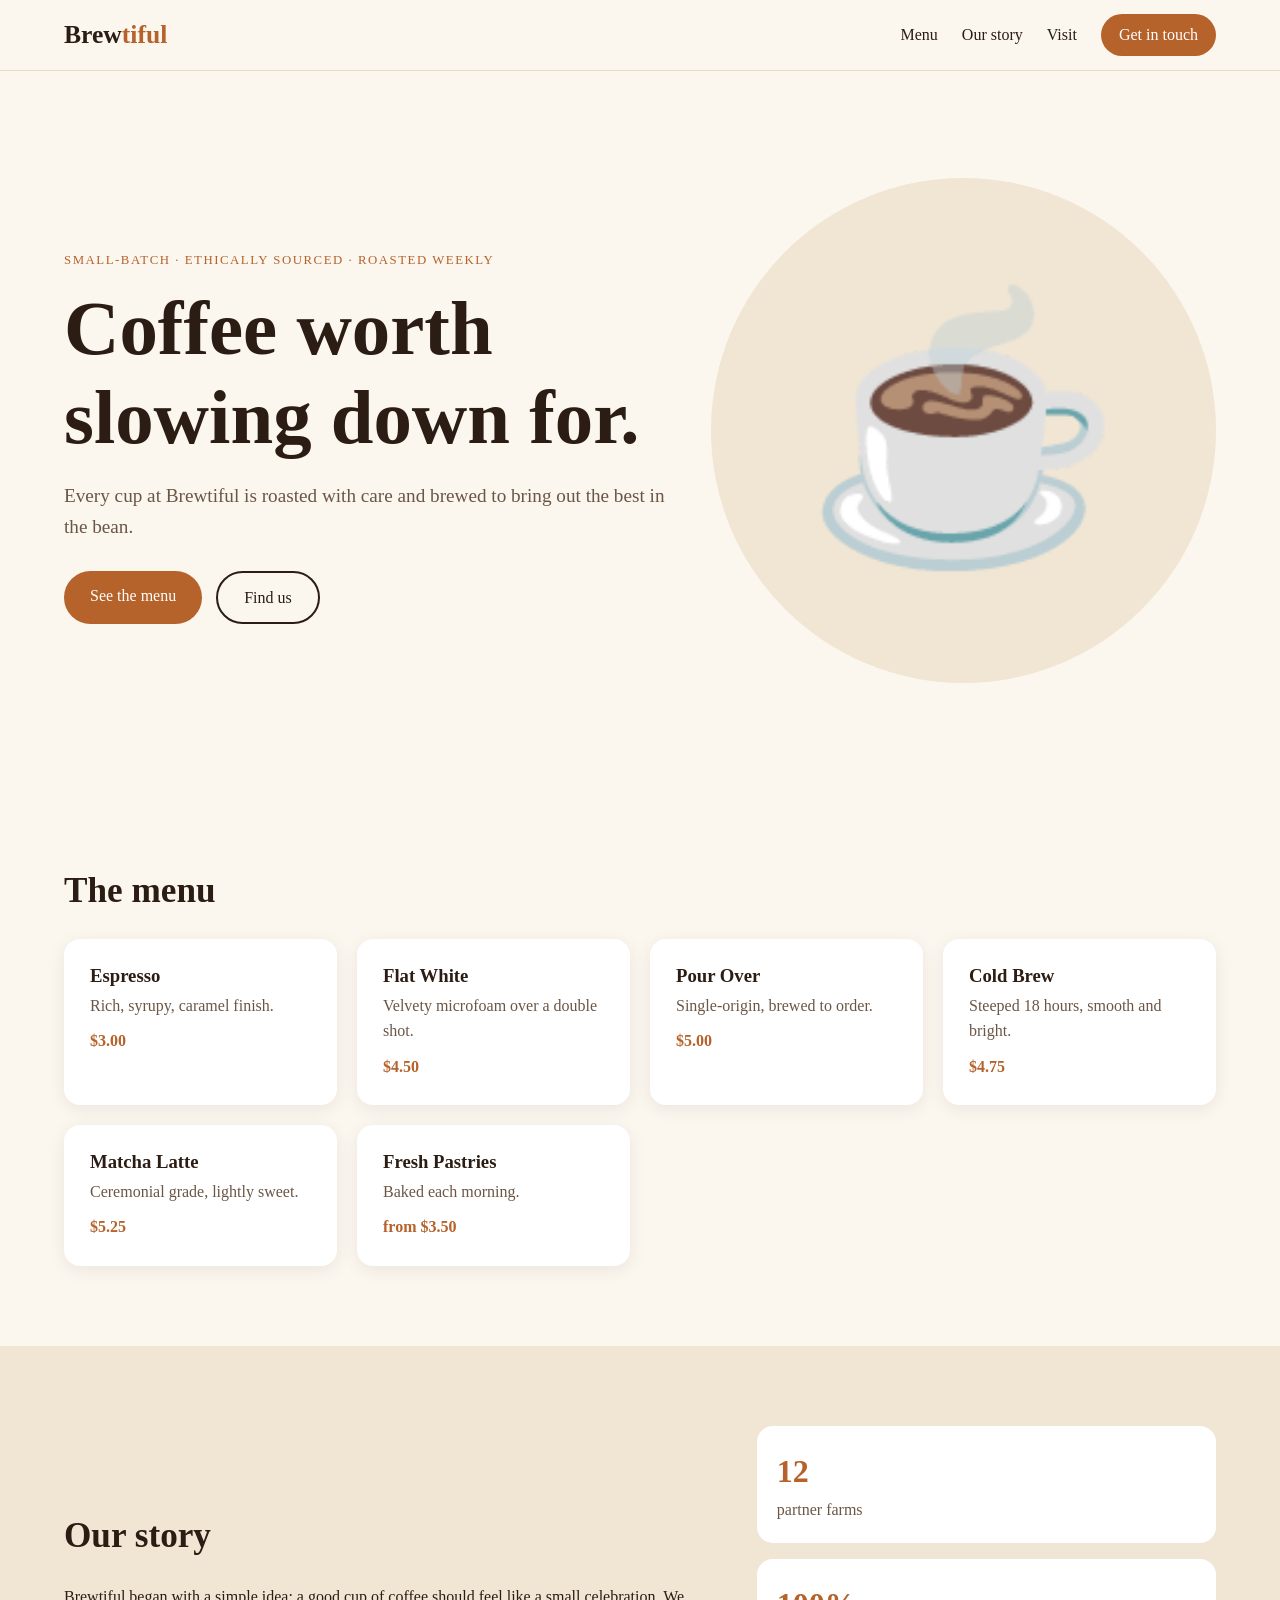
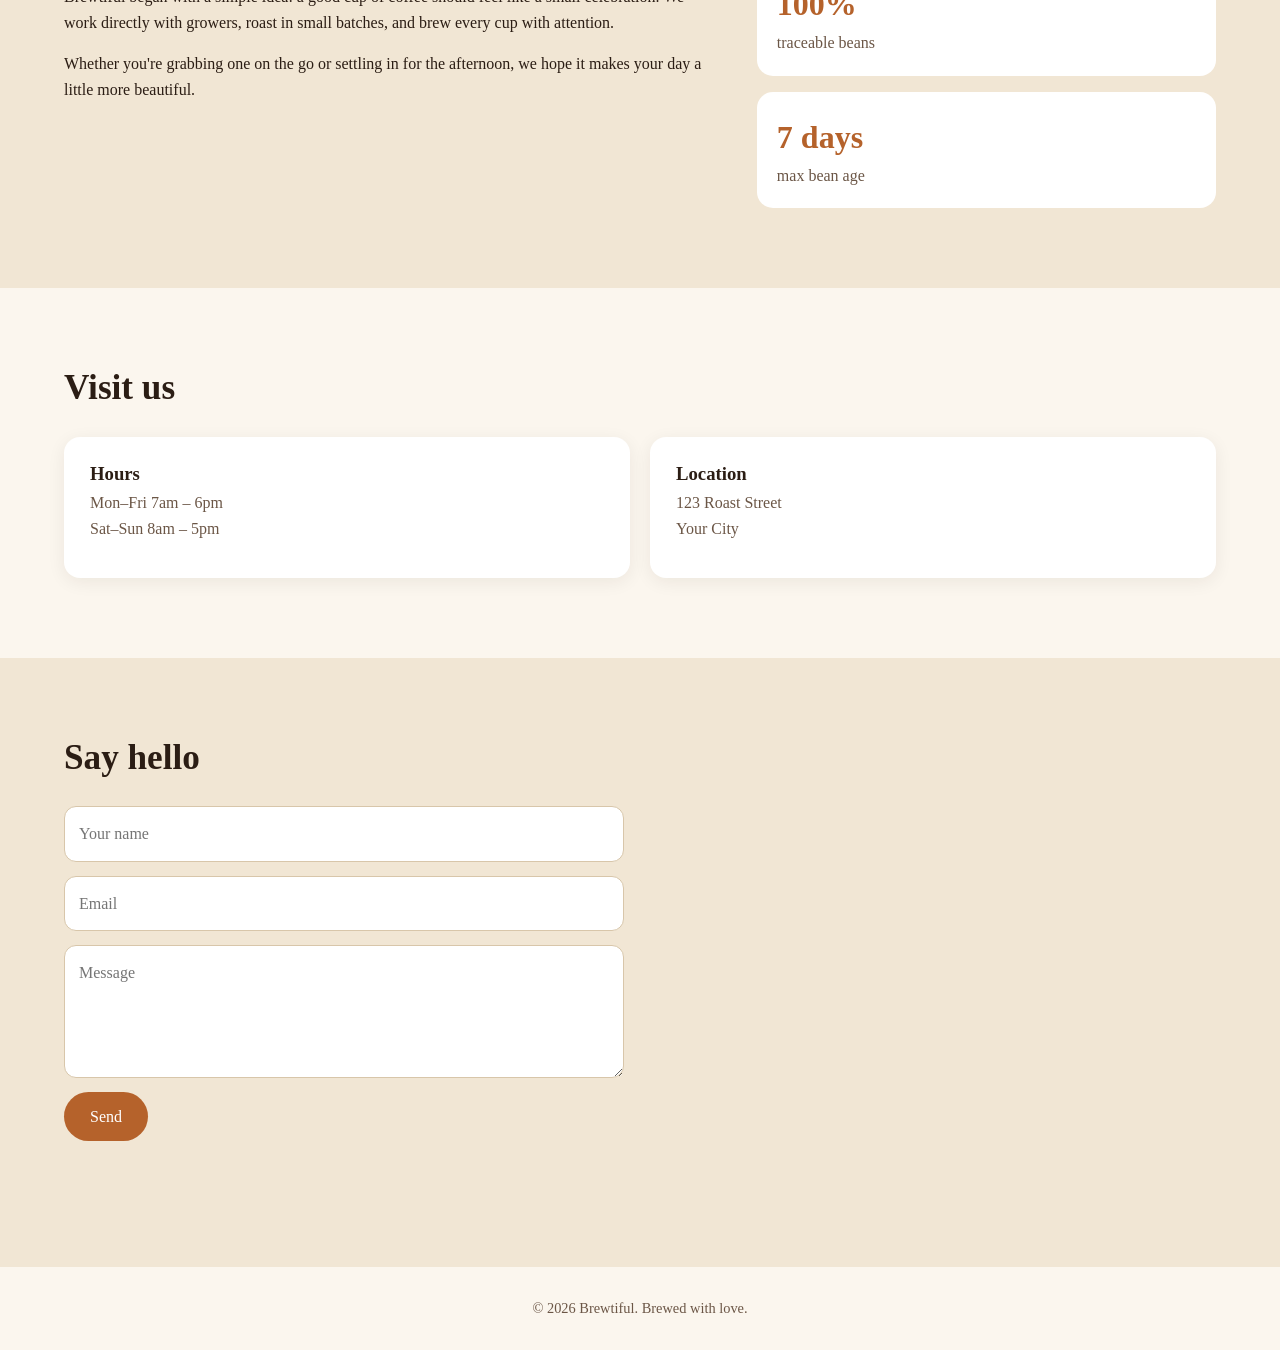
==== index.html @ f7b33163 "Add new Brewtiful website Co-Authored-By: Claude Sonnet 5.5 <noreply@anthropic.com> Claude-Session: " ====
<!doctype html>
<html lang="en">
<head>
<meta charset="utf-8">
<meta name="viewport" content="width=device-width, initial-scale=1">
<title>Brewtiful — Coffee worth slowing down for</title>
<meta name="description" content="Brewtiful: small-batch roasted coffee, brewed beautifully.">
<link rel="stylesheet" href="styles.css">
</head>
<body>
<header class="nav">
  <a class="logo" href="#top">Brew<span>tiful</span></a>
  <button class="menu-btn" aria-label="Toggle menu" aria-expanded="false">☰</button>
  <nav id="menu">
    <a href="#menu-section">Menu</a>
    <a href="#story">Our story</a>
    <a href="#visit">Visit</a>
    <a class="btn small" href="#contact">Get in touch</a>
  </nav>
</header>

<main id="top">
  <section class="hero">
    <div class="hero-text">
      <p class="eyebrow">Small-batch · Ethically sourced · Roasted weekly</p>
      <h1>Coffee worth<br>slowing down for.</h1>
      <p class="lead">Every cup at Brewtiful is roasted with care and brewed to bring out the best in the bean.</p>
      <div class="cta">
        <a class="btn" href="#menu-section">See the menu</a>
        <a class="btn ghost" href="#visit">Find us</a>
      </div>
    </div>
    <div class="hero-art" aria-hidden="true">☕</div>
  </section>

  <section id="menu-section" class="section">
    <h2>The menu</h2>
    <div class="cards">
      <article class="card"><h3>Espresso</h3><p>Rich, syrupy, caramel finish.</p><span class="price">$3.00</span></article>
      <article class="card"><h3>Flat White</h3><p>Velvety microfoam over a double shot.</p><span class="price">$4.50</span></article>
      <article class="card"><h3>Pour Over</h3><p>Single-origin, brewed to order.</p><span class="price">$5.00</span></article>
      <article class="card"><h3>Cold Brew</h3><p>Steeped 18 hours, smooth and bright.</p><span class="price">$4.75</span></article>
      <article class="card"><h3>Matcha Latte</h3><p>Ceremonial grade, lightly sweet.</p><span class="price">$5.25</span></article>
      <article class="card"><h3>Fresh Pastries</h3><p>Baked each morning.</p><span class="price">from $3.50</span></article>
    </div>
  </section>

  <section id="story" class="section alt">
    <div class="split">
      <div>
        <h2>Our story</h2>
        <p>Brewtiful began with a simple idea: a good cup of coffee should feel like a small celebration. We work directly with growers, roast in small batches, and brew every cup with attention.</p>
        <p>Whether you're grabbing one on the go or settling in for the afternoon, we hope it makes your day a little more beautiful.</p>
      </div>
      <ul class="stats">
        <li><strong>12</strong> partner farms</li>
        <li><strong>100%</strong> traceable beans</li>
        <li><strong>7 days</strong> max bean age</li>
      </ul>
    </div>
  </section>

  <section id="visit" class="section">
    <h2>Visit us</h2>
    <div class="cards two">
      <div class="card"><h3>Hours</h3><p>Mon–Fri 7am – 6pm<br>Sat–Sun 8am – 5pm</p></div>
      <div class="card"><h3>Location</h3><p>123 Roast Street<br>Your City</p></div>
    </div>
  </section>

  <section id="contact" class="section alt">
    <h2>Say hello</h2>
    <form id="contact-form" class="form">
      <input name="name" placeholder="Your name" required>
      <input name="email" type="email" placeholder="Email" required>
      <textarea name="message" rows="4" placeholder="Message" required></textarea>
      <button class="btn" type="submit">Send</button>
      <p id="form-note" role="status"></p>
    </form>
  </section>
</main>

<footer>© <span id="year"></span> Brewtiful. Brewed with love.</footer>
<script src="script.js"></script>
</body>
</html>
---- styles.css ----
:root{--bg:#fbf6ee;--alt:#f1e6d4;--ink:#2b1d14;--muted:#6b5646;--accent:#b5622b;--accent-d:#8f4a1d;--card:#fff}
*{box-sizing:border-box}
html{scroll-behavior:smooth}
body{margin:0;font-family:Georgia,'Times New Roman',serif;background:var(--bg);color:var(--ink);line-height:1.6}
h1,h2,h3,.logo{font-family:'Playfair Display',Georgia,serif;line-height:1.15}
a{color:inherit;text-decoration:none}
.nav{position:sticky;top:0;z-index:10;display:flex;justify-content:space-between;align-items:center;padding:14px 5vw;background:rgba(251,246,238,.92);backdrop-filter:blur(8px);border-bottom:1px solid #e8dac4}
.logo{font-size:1.6rem;font-weight:700}.logo span{color:var(--accent)}
nav{display:flex;gap:24px;align-items:center}
nav a:hover{color:var(--accent)}
.menu-btn{display:none;background:none;border:0;font-size:1.6rem;cursor:pointer}
.btn{display:inline-block;background:var(--accent);color:#fff;padding:12px 26px;border-radius:999px;border:0;font:inherit;cursor:pointer;transition:background .2s}
.btn:hover{background:var(--accent-d)}
.btn.small{padding:8px 18px}
.btn.ghost{background:transparent;color:var(--ink);border:2px solid var(--ink)}
.btn.ghost:hover{background:var(--ink);color:#fff}
.hero{display:grid;grid-template-columns:1.2fr 1fr;gap:40px;align-items:center;padding:90px 5vw;min-height:80vh}
.eyebrow{text-transform:uppercase;letter-spacing:.12em;font-size:.8rem;color:var(--accent)}
h1{font-size:clamp(2.6rem,6vw,4.8rem);margin:.2em 0}
.lead{font-size:1.2rem;color:var(--muted);max-width:34em}
.cta{display:flex;gap:14px;flex-wrap:wrap;margin-top:28px}
.hero-art{font-size:clamp(8rem,20vw,16rem);text-align:center;background:var(--alt);border-radius:50%;aspect-ratio:1;display:grid;place-items:center}
.section{padding:80px 5vw}
.section.alt{background:var(--alt)}
.section h2{font-size:2.2rem;margin:0 0 28px}
.cards{display:grid;grid-template-columns:repeat(auto-fit,minmax(240px,1fr));gap:20px}
.cards.two{grid-template-columns:repeat(auto-fit,minmax(280px,1fr))}
.card{background:var(--card);padding:26px;border-radius:16px;box-shadow:0 4px 18px rgba(43,29,20,.07);transition:transform .2s}
.card:hover{transform:translateY(-4px)}
.card h3{margin:0 0 6px}.card p{margin:0 0 10px;color:var(--muted)}
.price{font-weight:700;color:var(--accent)}
.split{display:grid;grid-template-columns:1.4fr 1fr;gap:50px;align-items:center}
.stats{list-style:none;margin:0;padding:0;display:grid;gap:16px}
.stats li{background:var(--card);padding:20px;border-radius:16px;color:var(--muted)}
.stats strong{display:block;font-size:2rem;color:var(--accent);font-family:Georgia,serif}
.form{display:grid;gap:14px;max-width:560px}
.form input,.form textarea{padding:14px;border:1px solid #d8c6aa;border-radius:12px;font:inherit;background:#fff}
.form .btn{justify-self:start}
footer{text-align:center;padding:30px;color:var(--muted);font-size:.9rem}
@media(max-width:760px){
  .menu-btn{display:block}
  nav{display:none;position:absolute;top:100%;left:0;right:0;flex-direction:column;background:var(--bg);padding:20px;border-bottom:1px solid #e8dac4}
  nav.open{display:flex}
  .hero,.split{grid-template-columns:1fr}
  .hero{padding-top:50px}.hero-art{max-width:300px;margin:auto}
}
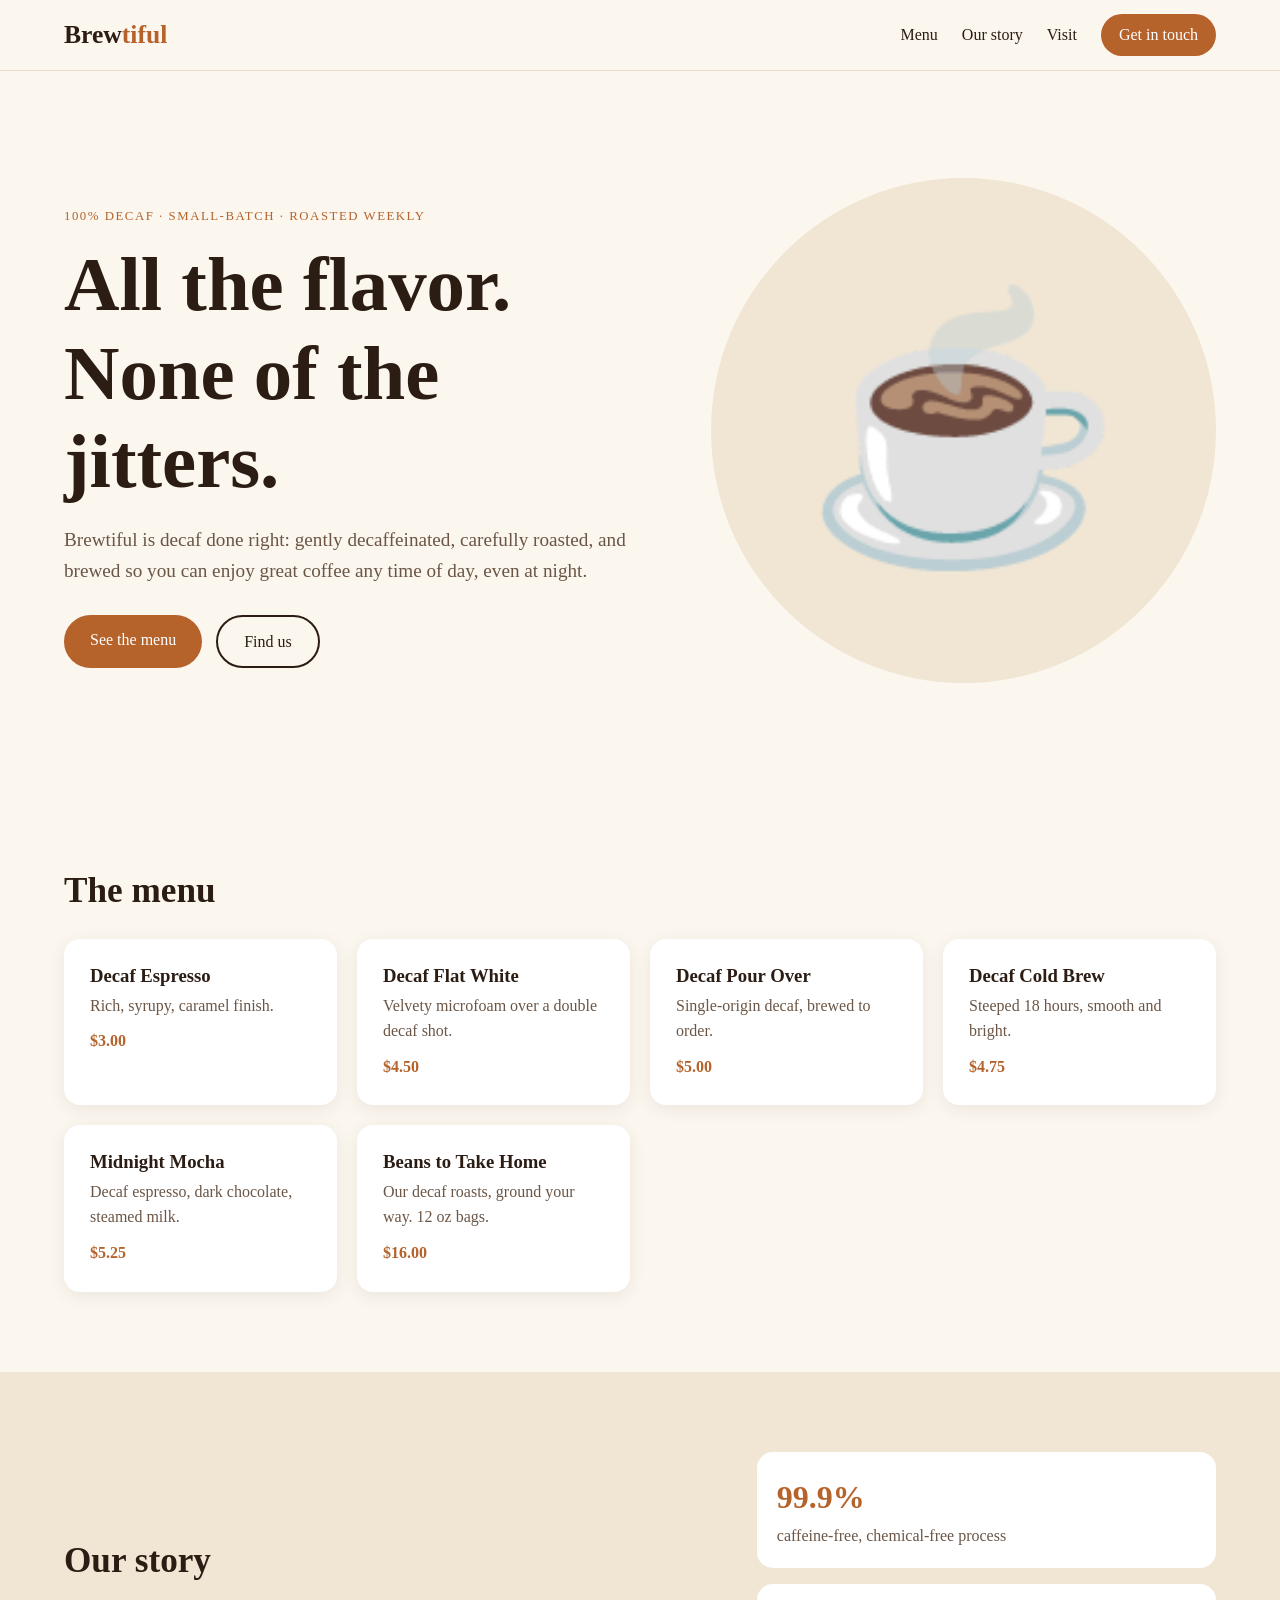
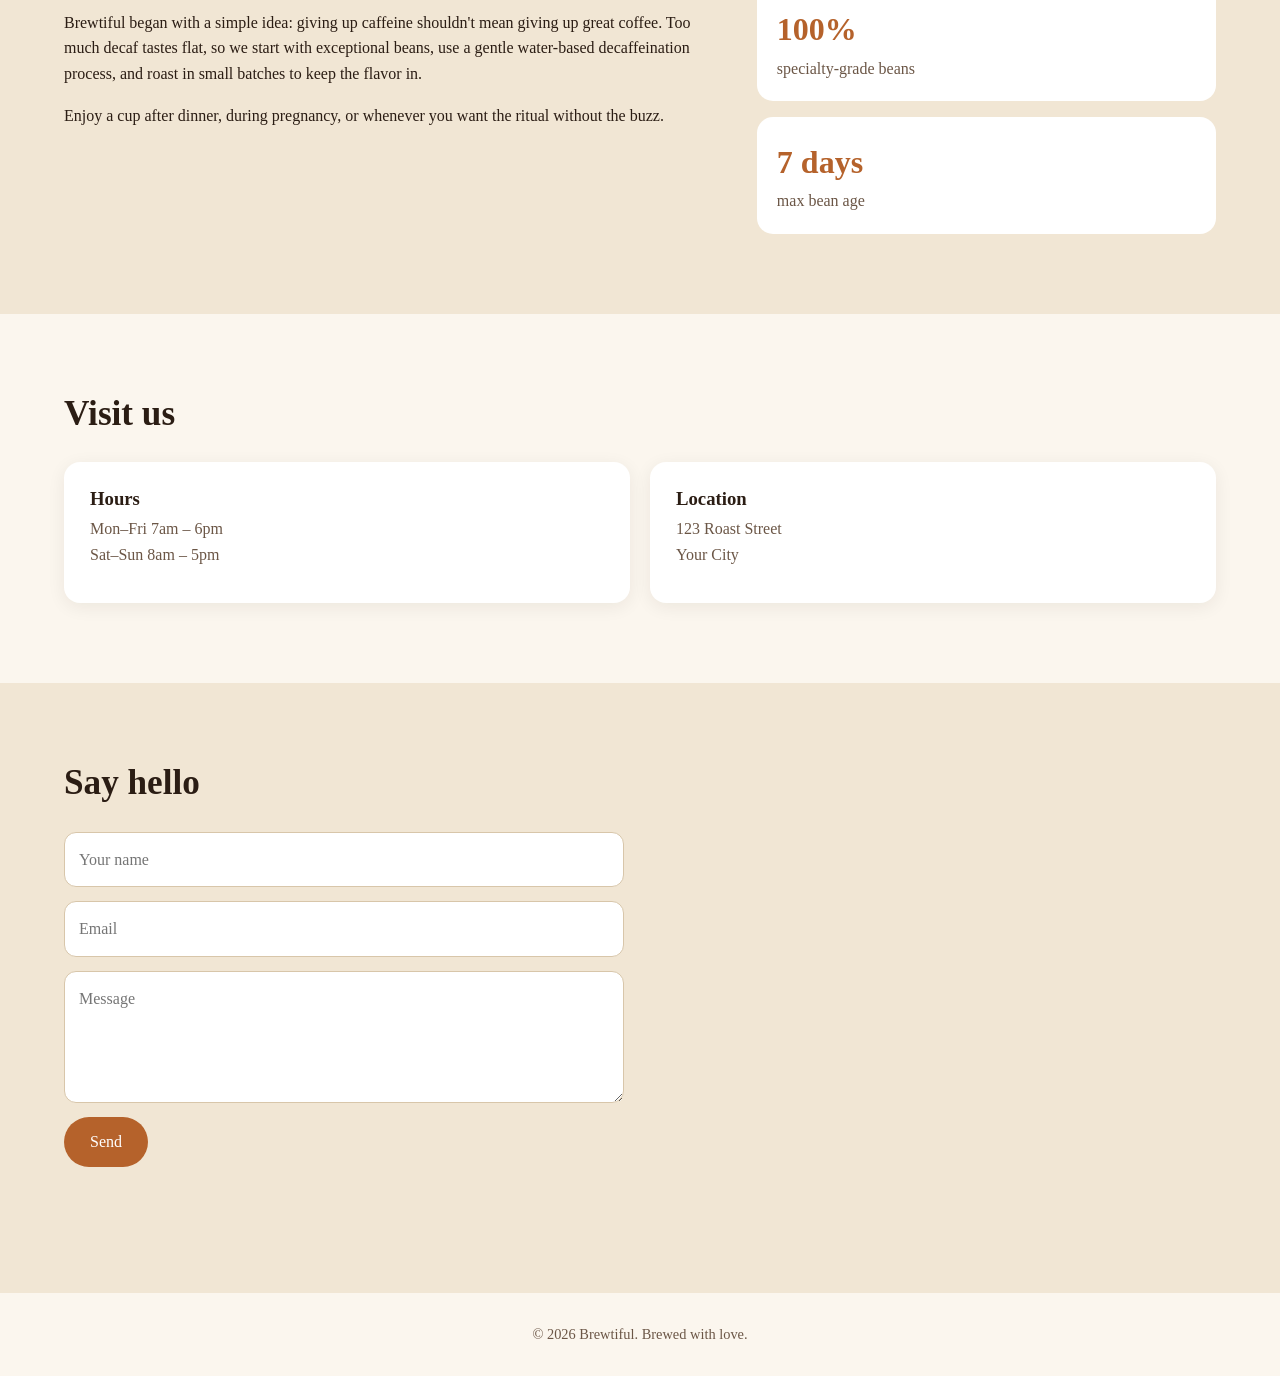
==== commit 81f0ea10: "Reframe site around decaf coffee Co-Authored-By: Claude Sonnet 5.5 <noreply@anthropic.com> Claude-Se" ====
--- a/index.html
+++ b/index.html
@@ -3,8 +3,8 @@
 <head>
 <meta charset="utf-8">
 <meta name="viewport" content="width=device-width, initial-scale=1">
-<title>Brewtiful — Coffee worth slowing down for</title>
-<meta name="description" content="Brewtiful: small-batch roasted coffee, brewed beautifully.">
+<title>Brewtiful — Decaf coffee that doesn't compromise</title>
+<meta name="description" content="Brewtiful: premium decaf coffee. All the flavor, none of the jitters.">
 <link rel="stylesheet" href="styles.css">
 </head>
 <body>
@@ -22,9 +22,9 @@
 <main id="top">
   <section class="hero">
     <div class="hero-text">
-      <p class="eyebrow">Small-batch · Ethically sourced · Roasted weekly</p>
-      <h1>Coffee worth<br>slowing down for.</h1>
-      <p class="lead">Every cup at Brewtiful is roasted with care and brewed to bring out the best in the bean.</p>
+      <p class="eyebrow">100% Decaf · Small-batch · Roasted weekly</p>
+      <h1>All the flavor.<br>None of the jitters.</h1>
+      <p class="lead">Brewtiful is decaf done right: gently decaffeinated, carefully roasted, and brewed so you can enjoy great coffee any time of day, even at night.</p>
       <div class="cta">
         <a class="btn" href="#menu-section">See the menu</a>
         <a class="btn ghost" href="#visit">Find us</a>
@@ -36,12 +36,12 @@
   <section id="menu-section" class="section">
     <h2>The menu</h2>
     <div class="cards">
-      <article class="card"><h3>Espresso</h3><p>Rich, syrupy, caramel finish.</p><span class="price">$3.00</span></article>
-      <article class="card"><h3>Flat White</h3><p>Velvety microfoam over a double shot.</p><span class="price">$4.50</span></article>
-      <article class="card"><h3>Pour Over</h3><p>Single-origin, brewed to order.</p><span class="price">$5.00</span></article>
-      <article class="card"><h3>Cold Brew</h3><p>Steeped 18 hours, smooth and bright.</p><span class="price">$4.75</span></article>
-      <article class="card"><h3>Matcha Latte</h3><p>Ceremonial grade, lightly sweet.</p><span class="price">$5.25</span></article>
-      <article class="card"><h3>Fresh Pastries</h3><p>Baked each morning.</p><span class="price">from $3.50</span></article>
+      <article class="card"><h3>Decaf Espresso</h3><p>Rich, syrupy, caramel finish.</p><span class="price">$3.00</span></article>
+      <article class="card"><h3>Decaf Flat White</h3><p>Velvety microfoam over a double decaf shot.</p><span class="price">$4.50</span></article>
+      <article class="card"><h3>Decaf Pour Over</h3><p>Single-origin decaf, brewed to order.</p><span class="price">$5.00</span></article>
+      <article class="card"><h3>Decaf Cold Brew</h3><p>Steeped 18 hours, smooth and bright.</p><span class="price">$4.75</span></article>
+      <article class="card"><h3>Midnight Mocha</h3><p>Decaf espresso, dark chocolate, steamed milk.</p><span class="price">$5.25</span></article>
+      <article class="card"><h3>Beans to Take Home</h3><p>Our decaf roasts, ground your way. 12 oz bags.</p><span class="price">$16.00</span></article>
     </div>
   </section>
 
@@ -49,12 +49,12 @@
     <div class="split">
       <div>
         <h2>Our story</h2>
-        <p>Brewtiful began with a simple idea: a good cup of coffee should feel like a small celebration. We work directly with growers, roast in small batches, and brew every cup with attention.</p>
-        <p>Whether you're grabbing one on the go or settling in for the afternoon, we hope it makes your day a little more beautiful.</p>
+        <p>Brewtiful began with a simple idea: giving up caffeine shouldn't mean giving up great coffee. Too much decaf tastes flat, so we start with exceptional beans, use a gentle water-based decaffeination process, and roast in small batches to keep the flavor in.</p>
+        <p>Enjoy a cup after dinner, during pregnancy, or whenever you want the ritual without the buzz.</p>
       </div>
       <ul class="stats">
-        <li><strong>12</strong> partner farms</li>
-        <li><strong>100%</strong> traceable beans</li>
+        <li><strong>99.9%</strong> caffeine-free, chemical-free process</li>
+        <li><strong>100%</strong> specialty-grade beans</li>
         <li><strong>7 days</strong> max bean age</li>
       </ul>
     </div>
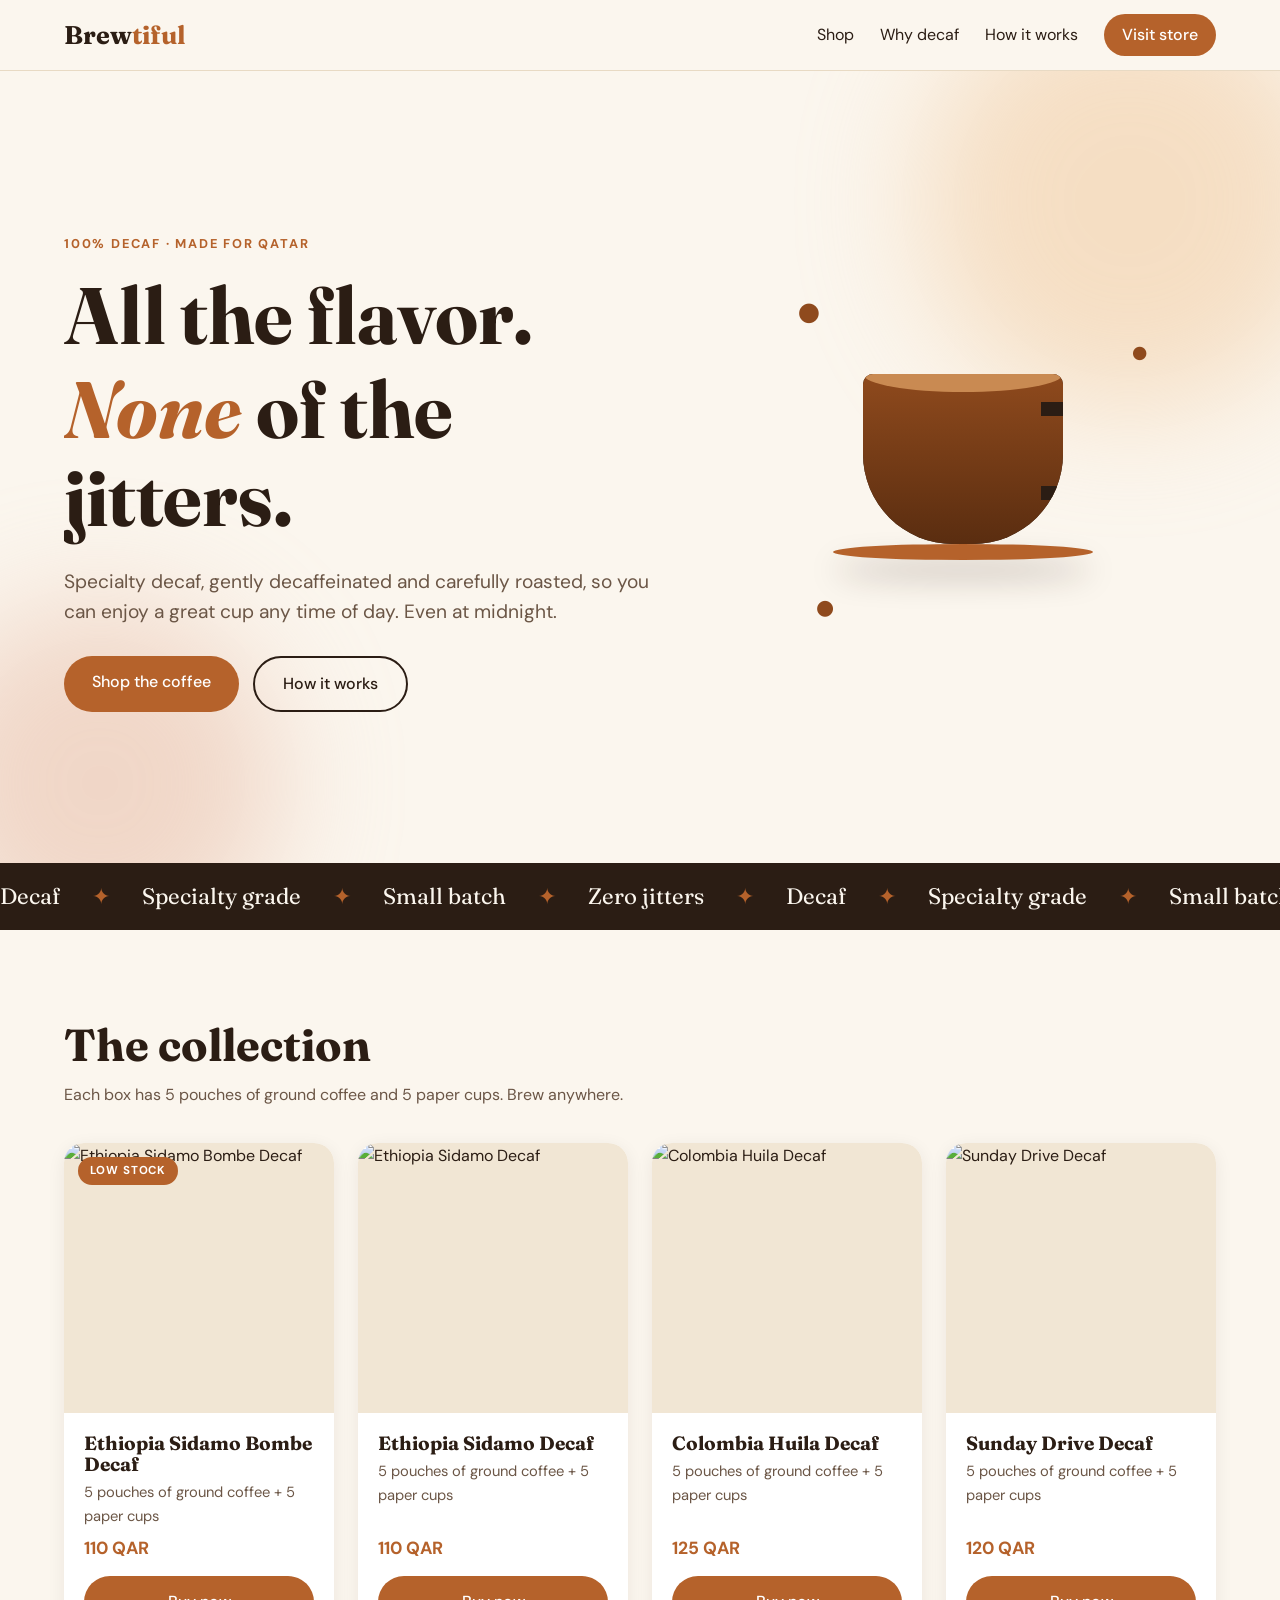
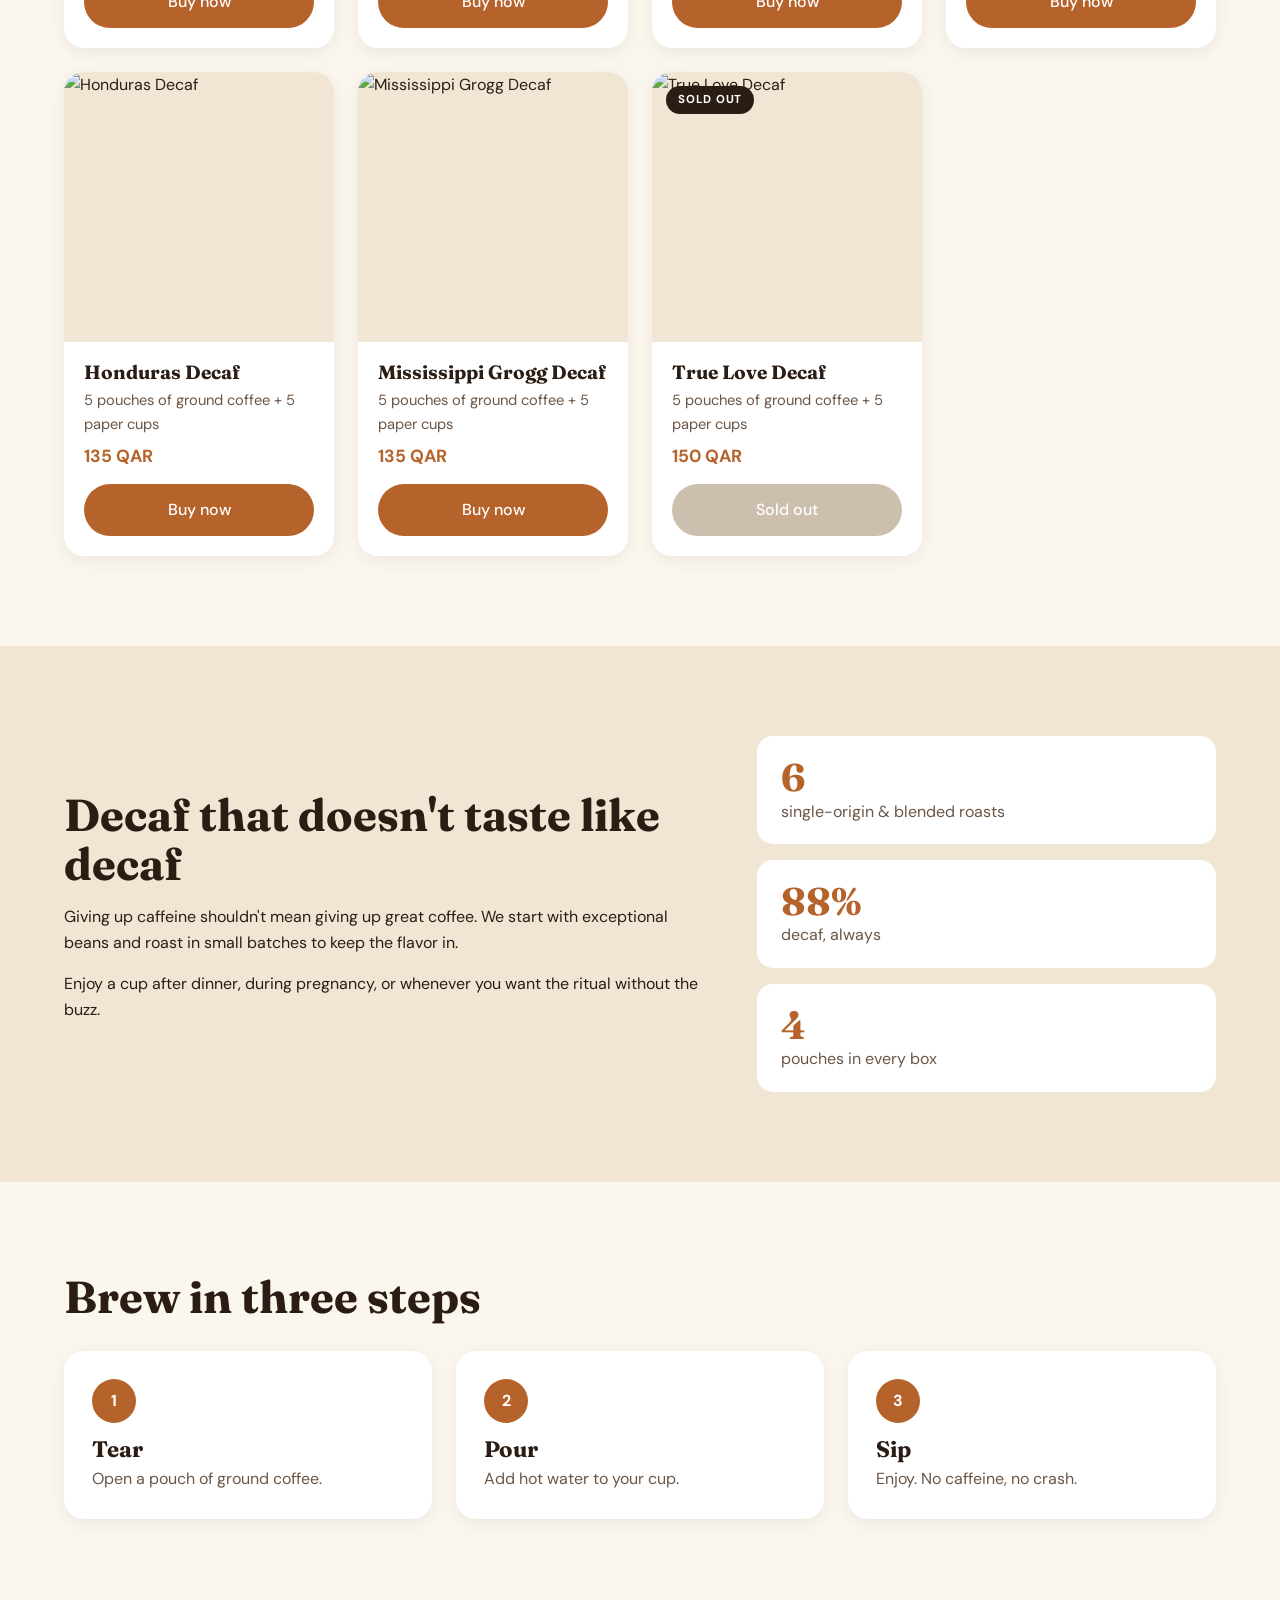
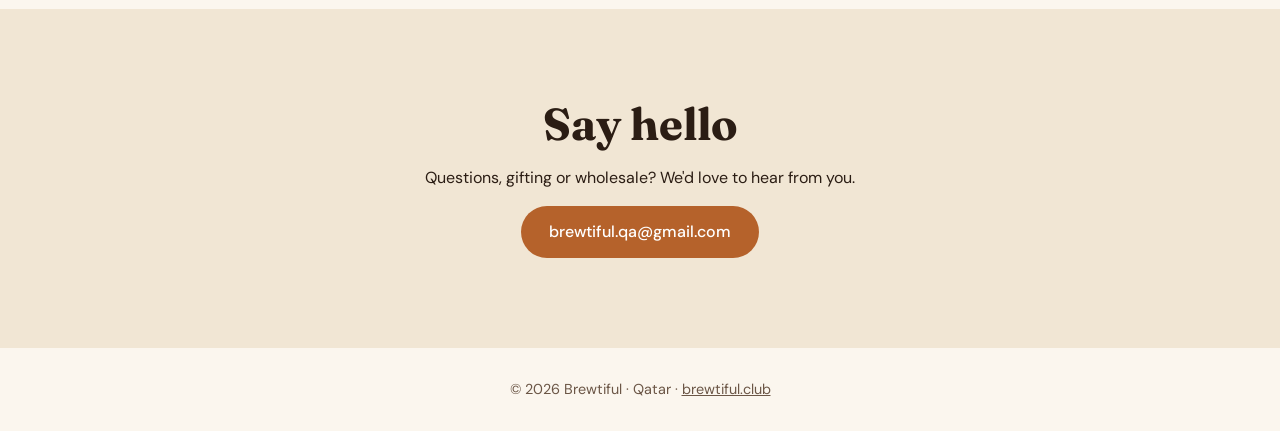
==== commit 6f814fb6: "Rebuild site with Shopify products and motion Co-Authored-By: Claude Sonnet 5.5 <noreply@anthropic.c" ====
--- a/index.html
+++ b/index.html
@@ -3,84 +3,96 @@
 <head>
 <meta charset="utf-8">
 <meta name="viewport" content="width=device-width, initial-scale=1">
-<title>Brewtiful — Decaf coffee that doesn't compromise</title>
-<meta name="description" content="Brewtiful: premium decaf coffee. All the flavor, none of the jitters.">
+<title>Brewtiful — Decaf coffee, beautifully brewed</title>
+<meta name="description" content="Brewtiful: specialty decaf coffee in Qatar. All the flavor, none of the jitters.">
+<link rel="preconnect" href="https://fonts.googleapis.com">
+<link rel="preconnect" href="https://fonts.gstatic.com" crossorigin>
+<link href="https://fonts.googleapis.com/css2?family=DM+Sans:wght@400;500;700&family=Fraunces:ital,opsz,wght@0,9..144,500;0,9..144,700;1,9..144,500&display=swap" rel="stylesheet">
 <link rel="stylesheet" href="styles.css">
 </head>
 <body>
+<div class="progress" aria-hidden="true"></div>
 <header class="nav">
   <a class="logo" href="#top">Brew<span>tiful</span></a>
-  <button class="menu-btn" aria-label="Toggle menu" aria-expanded="false">☰</button>
+  <button class="menu-btn" aria-label="Toggle menu" aria-expanded="false"><i></i><i></i></button>
   <nav id="menu">
-    <a href="#menu-section">Menu</a>
-    <a href="#story">Our story</a>
-    <a href="#visit">Visit</a>
-    <a class="btn small" href="#contact">Get in touch</a>
+    <a href="#shop">Shop</a>
+    <a href="#why">Why decaf</a>
+    <a href="#how">How it works</a>
+    <a class="btn small" href="https://brewtiful.club" target="_blank" rel="noopener">Visit store</a>
   </nav>
 </header>
 
 <main id="top">
   <section class="hero">
+    <div class="blob b1"></div><div class="blob b2"></div>
     <div class="hero-text">
-      <p class="eyebrow">100% Decaf · Small-batch · Roasted weekly</p>
-      <h1>All the flavor.<br>None of the jitters.</h1>
-      <p class="lead">Brewtiful is decaf done right: gently decaffeinated, carefully roasted, and brewed so you can enjoy great coffee any time of day, even at night.</p>
-      <div class="cta">
-        <a class="btn" href="#menu-section">See the menu</a>
-        <a class="btn ghost" href="#visit">Find us</a>
+      <p class="eyebrow reveal">100% Decaf · Made for Qatar</p>
+      <h1 class="split-lines">
+        <span class="line"><span>All the flavor.</span></span>
+        <span class="line"><span><em>None</em> of the jitters.</span></span>
+      </h1>
+      <p class="lead reveal" style="--d:.5s">Specialty decaf, gently decaffeinated and carefully roasted, so you can enjoy a great cup any time of day. Even at midnight.</p>
+      <div class="cta reveal" style="--d:.65s">
+        <a class="btn magnetic" href="#shop">Shop the coffee</a>
+        <a class="btn ghost" href="#how">How it works</a>
       </div>
     </div>
-    <div class="hero-art" aria-hidden="true">☕</div>
-  </section>
-
-  <section id="menu-section" class="section">
-    <h2>The menu</h2>
-    <div class="cards">
-      <article class="card"><h3>Decaf Espresso</h3><p>Rich, syrupy, caramel finish.</p><span class="price">$3.00</span></article>
-      <article class="card"><h3>Decaf Flat White</h3><p>Velvety microfoam over a double decaf shot.</p><span class="price">$4.50</span></article>
-      <article class="card"><h3>Decaf Pour Over</h3><p>Single-origin decaf, brewed to order.</p><span class="price">$5.00</span></article>
-      <article class="card"><h3>Decaf Cold Brew</h3><p>Steeped 18 hours, smooth and bright.</p><span class="price">$4.75</span></article>
-      <article class="card"><h3>Midnight Mocha</h3><p>Decaf espresso, dark chocolate, steamed milk.</p><span class="price">$5.25</span></article>
-      <article class="card"><h3>Beans to Take Home</h3><p>Our decaf roasts, ground your way. 12 oz bags.</p><span class="price">$16.00</span></article>
+    <div class="hero-art" aria-hidden="true">
+      <div class="cup">
+        <span class="steam s1"></span><span class="steam s2"></span><span class="steam s3"></span>
+        <div class="mug"><div class="coffee"></div></div>
+        <div class="saucer"></div>
+      </div>
+      <span class="bean bn1">●</span><span class="bean bn2">●</span><span class="bean bn3">●</span>
     </div>
   </section>
 
-  <section id="story" class="section alt">
+  <div class="marquee" aria-hidden="true">
+    <div class="track">
+      <span>Decaf</span><span>✦</span><span>Specialty grade</span><span>✦</span><span>Small batch</span><span>✦</span><span>Zero jitters</span><span>✦</span>
+      <span>Decaf</span><span>✦</span><span>Specialty grade</span><span>✦</span><span>Small batch</span><span>✦</span><span>Zero jitters</span><span>✦</span>
+    </div>
+  </div>
+
+  <section id="shop" class="section">
+    <h2 class="reveal">The collection</h2>
+    <p class="sub reveal">Each box has 5 pouches of ground coffee and 5 paper cups. Brew anywhere.</p>
+    <div class="cards" id="products"></div>
+  </section>
+
+  <section id="why" class="section alt">
     <div class="split">
       <div>
-        <h2>Our story</h2>
-        <p>Brewtiful began with a simple idea: giving up caffeine shouldn't mean giving up great coffee. Too much decaf tastes flat, so we start with exceptional beans, use a gentle water-based decaffeination process, and roast in small batches to keep the flavor in.</p>
-        <p>Enjoy a cup after dinner, during pregnancy, or whenever you want the ritual without the buzz.</p>
+        <h2 class="reveal">Decaf that doesn't taste like decaf</h2>
+        <p class="reveal">Giving up caffeine shouldn't mean giving up great coffee. We start with exceptional beans and roast in small batches to keep the flavor in.</p>
+        <p class="reveal">Enjoy a cup after dinner, during pregnancy, or whenever you want the ritual without the buzz.</p>
       </div>
       <ul class="stats">
-        <li><strong>99.9%</strong> caffeine-free, chemical-free process</li>
-        <li><strong>100%</strong> specialty-grade beans</li>
-        <li><strong>7 days</strong> max bean age</li>
+        <li class="reveal"><strong data-count="7">0</strong> single-origin &amp; blended roasts</li>
+        <li class="reveal"><strong data-count="100" data-suffix="%">0</strong> decaf, always</li>
+        <li class="reveal"><strong data-count="5">0</strong> pouches in every box</li>
       </ul>
     </div>
   </section>
 
-  <section id="visit" class="section">
-    <h2>Visit us</h2>
-    <div class="cards two">
-      <div class="card"><h3>Hours</h3><p>Mon–Fri 7am – 6pm<br>Sat–Sun 8am – 5pm</p></div>
-      <div class="card"><h3>Location</h3><p>123 Roast Street<br>Your City</p></div>
-    </div>
+  <section id="how" class="section">
+    <h2 class="reveal">Brew in three steps</h2>
+    <ol class="steps">
+      <li class="reveal"><span>1</span><h3>Tear</h3><p>Open a pouch of ground coffee.</p></li>
+      <li class="reveal" style="--d:.12s"><span>2</span><h3>Pour</h3><p>Add hot water to your cup.</p></li>
+      <li class="reveal" style="--d:.24s"><span>3</span><h3>Sip</h3><p>Enjoy. No caffeine, no crash.</p></li>
+    </ol>
   </section>
 
-  <section id="contact" class="section alt">
-    <h2>Say hello</h2>
-    <form id="contact-form" class="form">
-      <input name="name" placeholder="Your name" required>
-      <input name="email" type="email" placeholder="Email" required>
-      <textarea name="message" rows="4" placeholder="Message" required></textarea>
-      <button class="btn" type="submit">Send</button>
-      <p id="form-note" role="status"></p>
-    </form>
+  <section id="contact" class="section alt center">
+    <h2 class="reveal">Say hello</h2>
+    <p class="reveal">Questions, gifting or wholesale? We'd love to hear from you.</p>
+    <a class="btn magnetic reveal" href="mailto:brewtiful.qa@gmail.com">brewtiful.qa@gmail.com</a>
   </section>
 </main>
 
-<footer>© <span id="year"></span> Brewtiful. Brewed with love.</footer>
+<footer>© <span id="year"></span> Brewtiful · Qatar · <a href="https://brewtiful.club" target="_blank" rel="noopener">brewtiful.club</a></footer>
 <script src="script.js"></script>
 </body>
 </html>
--- a/styles.css
+++ b/styles.css
@@ -1,46 +1,116 @@
-:root{--bg:#fbf6ee;--alt:#f1e6d4;--ink:#2b1d14;--muted:#6b5646;--accent:#b5622b;--accent-d:#8f4a1d;--card:#fff}
+:root{--bg:#fbf6ee;--alt:#f1e6d4;--ink:#2b1d14;--muted:#6b5646;--accent:#b5622b;--accent-d:#8f4a1d;--card:#fff;--ease:cubic-bezier(.2,.8,.2,1)}
 *{box-sizing:border-box}
 html{scroll-behavior:smooth}
-body{margin:0;font-family:Georgia,'Times New Roman',serif;background:var(--bg);color:var(--ink);line-height:1.6}
-h1,h2,h3,.logo{font-family:'Playfair Display',Georgia,serif;line-height:1.15}
+body{margin:0;font-family:'DM Sans',system-ui,sans-serif;background:var(--bg);color:var(--ink);line-height:1.6;overflow-x:hidden}
+h1,h2,h3,.logo,.stats strong{font-family:'Fraunces',Georgia,serif;line-height:1.1}
 a{color:inherit;text-decoration:none}
-.nav{position:sticky;top:0;z-index:10;display:flex;justify-content:space-between;align-items:center;padding:14px 5vw;background:rgba(251,246,238,.92);backdrop-filter:blur(8px);border-bottom:1px solid #e8dac4}
+.progress{position:fixed;top:0;left:0;height:3px;width:100%;background:var(--accent);transform:scaleX(0);transform-origin:left;z-index:20}
+.nav{position:sticky;top:0;z-index:10;display:flex;justify-content:space-between;align-items:center;padding:14px 5vw;background:rgba(251,246,238,.85);backdrop-filter:blur(10px);border-bottom:1px solid #e8dac4}
 .logo{font-size:1.6rem;font-weight:700}.logo span{color:var(--accent)}
-nav{display:flex;gap:24px;align-items:center}
-nav a:hover{color:var(--accent)}
-.menu-btn{display:none;background:none;border:0;font-size:1.6rem;cursor:pointer}
-.btn{display:inline-block;background:var(--accent);color:#fff;padding:12px 26px;border-radius:999px;border:0;font:inherit;cursor:pointer;transition:background .2s}
-.btn:hover{background:var(--accent-d)}
+nav{display:flex;gap:26px;align-items:center}
+nav a:not(.btn){position:relative}
+nav a:not(.btn)::after{content:"";position:absolute;left:0;bottom:-3px;height:2px;width:100%;background:var(--accent);transform:scaleX(0);transform-origin:right;transition:transform .35s var(--ease)}
+nav a:not(.btn):hover::after{transform:scaleX(1);transform-origin:left}
+.menu-btn{display:none;background:none;border:0;width:36px;height:36px;cursor:pointer;position:relative}
+.menu-btn i{position:absolute;left:6px;right:6px;height:2px;background:var(--ink);transition:transform .3s var(--ease)}
+.menu-btn i:first-child{top:13px}.menu-btn i:last-child{top:21px}
+.menu-btn[aria-expanded=true] i:first-child{transform:translateY(4px) rotate(45deg)}
+.menu-btn[aria-expanded=true] i:last-child{transform:translateY(-4px) rotate(-45deg)}
+.btn{display:inline-block;background:var(--accent);color:#fff;padding:13px 28px;border-radius:999px;border:0;font:inherit;font-weight:500;cursor:pointer;transition:background .2s,transform .25s var(--ease),box-shadow .25s}
+.btn:hover{background:var(--accent-d);box-shadow:0 10px 24px rgba(181,98,43,.35)}
 .btn.small{padding:8px 18px}
 .btn.ghost{background:transparent;color:var(--ink);border:2px solid var(--ink)}
-.btn.ghost:hover{background:var(--ink);color:#fff}
-.hero{display:grid;grid-template-columns:1.2fr 1fr;gap:40px;align-items:center;padding:90px 5vw;min-height:80vh}
-.eyebrow{text-transform:uppercase;letter-spacing:.12em;font-size:.8rem;color:var(--accent)}
-h1{font-size:clamp(2.6rem,6vw,4.8rem);margin:.2em 0}
+.btn.ghost:hover{background:var(--ink);color:#fff;box-shadow:none}
+.btn.soldout{background:#cdbfae;pointer-events:none}
+
+/* reveal */
+.reveal{opacity:0;transform:translateY(28px);transition:opacity .8s var(--ease) var(--d,0s),transform .8s var(--ease) var(--d,0s)}
+.reveal.in{opacity:1;transform:none}
+
+/* hero */
+.hero{position:relative;display:grid;grid-template-columns:1.2fr 1fr;gap:40px;align-items:center;padding:90px 5vw;min-height:88vh;overflow:hidden}
+.hero-text,.hero-art{position:relative;z-index:1}
+.blob{position:absolute;border-radius:50%;filter:blur(60px);opacity:.5;animation:drift 14s ease-in-out infinite alternate}
+.b1{width:420px;height:420px;background:#f0c79a;top:-80px;right:-60px}
+.b2{width:360px;height:360px;background:#e6b8a2;bottom:-100px;left:-80px;animation-delay:-6s}
+@keyframes drift{to{transform:translate(40px,30px) scale(1.15)}}
+.eyebrow{text-transform:uppercase;letter-spacing:.14em;font-size:.8rem;font-weight:700;color:var(--accent)}
+h1{font-size:clamp(2.6rem,6.4vw,5rem);margin:.2em 0;font-weight:700}
+h1 em{color:var(--accent);font-style:italic}
+.line{display:block;overflow:hidden;padding-bottom:.08em}
+.line>span{display:inline-block;transform:translateY(110%);animation:rise 1s var(--ease) forwards}
+.line:nth-child(2)>span{animation-delay:.18s}
+@keyframes rise{to{transform:none}}
 .lead{font-size:1.2rem;color:var(--muted);max-width:34em}
 .cta{display:flex;gap:14px;flex-wrap:wrap;margin-top:28px}
-.hero-art{font-size:clamp(8rem,20vw,16rem);text-align:center;background:var(--alt);border-radius:50%;aspect-ratio:1;display:grid;place-items:center}
-.section{padding:80px 5vw}
+.hero .reveal{animation:fadeup .9s var(--ease) var(--d,.3s) forwards;opacity:0;transform:translateY(28px);transition:none}
+@keyframes fadeup{to{opacity:1;transform:none}}
+
+/* animated cup */
+.hero-art{display:grid;place-items:center;aspect-ratio:1;max-width:460px;width:100%;margin:auto}
+.cup{position:relative;width:240px;animation:float 5s ease-in-out infinite}
+@keyframes float{50%{transform:translateY(-14px)}}
+.mug{position:relative;width:200px;height:170px;background:var(--ink);border-radius:10px 10px 90px 90px;margin:0 auto;overflow:hidden}
+.mug::after{content:"";position:absolute;right:-52px;top:28px;width:60px;height:70px;border:14px solid var(--ink);border-left:0;border-radius:0 50px 50px 0}
+.coffee{position:absolute;inset:0;background:linear-gradient(#8f4a1d,#5a2d10);animation:slosh 3s ease-in-out infinite alternate;transform-origin:center bottom}
+.coffee::before{content:"";position:absolute;left:0;right:0;top:0;height:18px;background:#c98a52;border-radius:0 0 50% 50%/0 0 100% 100%}
+@keyframes slosh{from{transform:scaleY(.86)}to{transform:scaleY(.92)}}
+.saucer{width:260px;height:16px;margin:0 -10px;background:var(--accent);border-radius:50%;box-shadow:0 18px 30px rgba(43,29,20,.25)}
+.mug{margin-left:20px}
+.steam{position:absolute;bottom:170px;width:12px;height:70px;border-radius:12px;background:linear-gradient(rgba(181,98,43,0),rgba(181,98,43,.45));filter:blur(4px);opacity:0;animation:steam 3.4s ease-in infinite}
+.s1{left:60px}.s2{left:105px;animation-delay:1.1s}.s3{left:150px;animation-delay:2.2s}
+@keyframes steam{0%{opacity:0;transform:translateY(20px) scaleX(1)}30%{opacity:1}100%{opacity:0;transform:translateY(-60px) scaleX(2.2)}}
+.bean{position:absolute;color:var(--accent-d);font-size:1.6rem;animation:spin 7s linear infinite}
+.bn1{top:12%;left:14%}.bn2{top:22%;right:10%;animation-duration:9s;font-size:1.1rem}.bn3{bottom:16%;left:18%;animation-duration:11s;font-size:1.3rem}
+@keyframes spin{from{transform:rotate(0) translateX(10px) rotate(0)}to{transform:rotate(360deg) translateX(10px) rotate(-360deg)}}
+
+/* marquee */
+.marquee{background:var(--ink);color:var(--bg);overflow:hidden;white-space:nowrap;padding:16px 0}
+.track{display:inline-flex;gap:32px;animation:marquee 26s linear infinite;font-family:'Fraunces',serif;font-size:1.4rem}
+.track span:nth-child(even){color:var(--accent)}
+@keyframes marquee{to{transform:translateX(-50%)}}
+.marquee:hover .track{animation-play-state:paused}
+
+/* sections */
+.section{padding:90px 5vw}
 .section.alt{background:var(--alt)}
-.section h2{font-size:2.2rem;margin:0 0 28px}
-.cards{display:grid;grid-template-columns:repeat(auto-fit,minmax(240px,1fr));gap:20px}
-.cards.two{grid-template-columns:repeat(auto-fit,minmax(280px,1fr))}
-.card{background:var(--card);padding:26px;border-radius:16px;box-shadow:0 4px 18px rgba(43,29,20,.07);transition:transform .2s}
-.card:hover{transform:translateY(-4px)}
-.card h3{margin:0 0 6px}.card p{margin:0 0 10px;color:var(--muted)}
-.price{font-weight:700;color:var(--accent)}
+.section.center{text-align:center}
+.section h2{font-size:clamp(2rem,4vw,2.8rem);margin:0 0 12px}
+.sub{color:var(--muted);margin:0 0 36px}
+.cards{display:grid;grid-template-columns:repeat(auto-fill,minmax(250px,1fr));gap:24px}
+.card{position:relative;display:flex;flex-direction:column;background:var(--card);border-radius:20px;overflow:hidden;box-shadow:0 4px 18px rgba(43,29,20,.07);transition:transform .35s var(--ease),box-shadow .35s;transform-style:preserve-3d;will-change:transform}
+.card:hover{box-shadow:0 22px 44px rgba(43,29,20,.16)}
+.card .img{aspect-ratio:1;background:var(--alt);overflow:hidden}
+.card img{width:100%;height:100%;object-fit:cover;transition:transform .7s var(--ease)}
+.card:hover img{transform:scale(1.08)}
+.card .body{padding:20px;display:flex;flex-direction:column;gap:6px;flex:1}
+.card h3{font-size:1.2rem;margin:0}
+.card p{margin:0;color:var(--muted);font-size:.92rem;flex:1}
+.price{font-weight:700;color:var(--accent);font-size:1.1rem}
+.badge{position:absolute;top:14px;left:14px;background:var(--accent);color:#fff;font-size:.72rem;font-weight:700;letter-spacing:.08em;padding:5px 12px;border-radius:999px;z-index:1}
+.badge.out{background:var(--ink)}
+.card .btn{margin-top:8px;text-align:center}
 .split{display:grid;grid-template-columns:1.4fr 1fr;gap:50px;align-items:center}
 .stats{list-style:none;margin:0;padding:0;display:grid;gap:16px}
-.stats li{background:var(--card);padding:20px;border-radius:16px;color:var(--muted)}
-.stats strong{display:block;font-size:2rem;color:var(--accent);font-family:Georgia,serif}
-.form{display:grid;gap:14px;max-width:560px}
-.form input,.form textarea{padding:14px;border:1px solid #d8c6aa;border-radius:12px;font:inherit;background:#fff}
-.form .btn{justify-self:start}
+.stats li{background:var(--card);padding:20px 24px;border-radius:16px;color:var(--muted)}
+.stats strong{display:block;font-size:2.4rem;color:var(--accent)}
+.steps{list-style:none;padding:0;margin:30px 0 0;display:grid;grid-template-columns:repeat(auto-fit,minmax(220px,1fr));gap:24px}
+.steps li{padding:28px;border-radius:20px;background:var(--card);box-shadow:0 4px 18px rgba(43,29,20,.07)}
+.steps span{display:grid;place-items:center;width:44px;height:44px;border-radius:50%;background:var(--accent);color:#fff;font-weight:700;margin-bottom:14px}
+.steps h3{margin:0 0 4px;font-size:1.4rem}.steps p{margin:0;color:var(--muted)}
 footer{text-align:center;padding:30px;color:var(--muted);font-size:.9rem}
+footer a{text-decoration:underline}
+
 @media(max-width:760px){
   .menu-btn{display:block}
   nav{display:none;position:absolute;top:100%;left:0;right:0;flex-direction:column;background:var(--bg);padding:20px;border-bottom:1px solid #e8dac4}
   nav.open{display:flex}
   .hero,.split{grid-template-columns:1fr}
-  .hero{padding-top:50px}.hero-art{max-width:300px;margin:auto}
+  .hero{padding-top:50px;min-height:auto}
+  .hero-art{max-width:300px}
 }
+@media(prefers-reduced-motion:reduce){
+  *,*::before,*::after{animation:none!important;transition:none!important}
+  .reveal,.line>span{opacity:1!important;transform:none!important}
+  html{scroll-behavior:auto}
+}
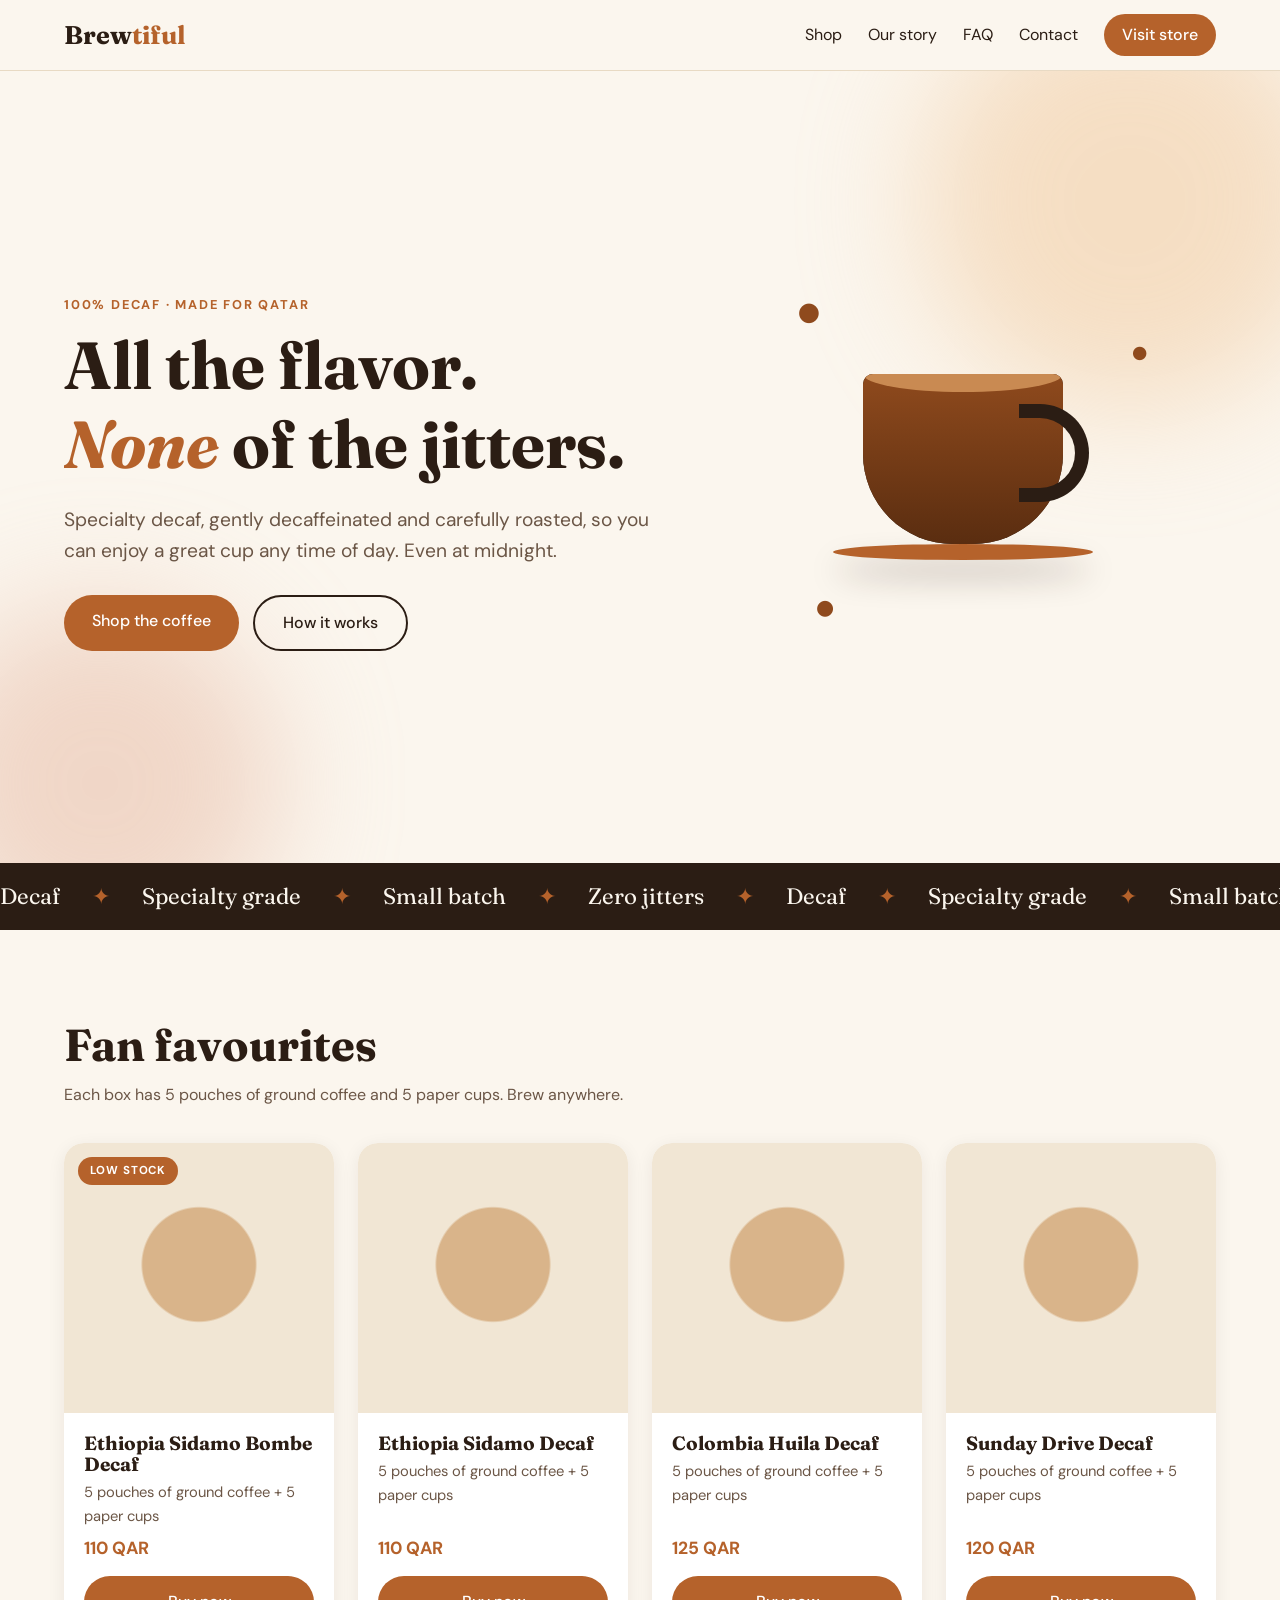
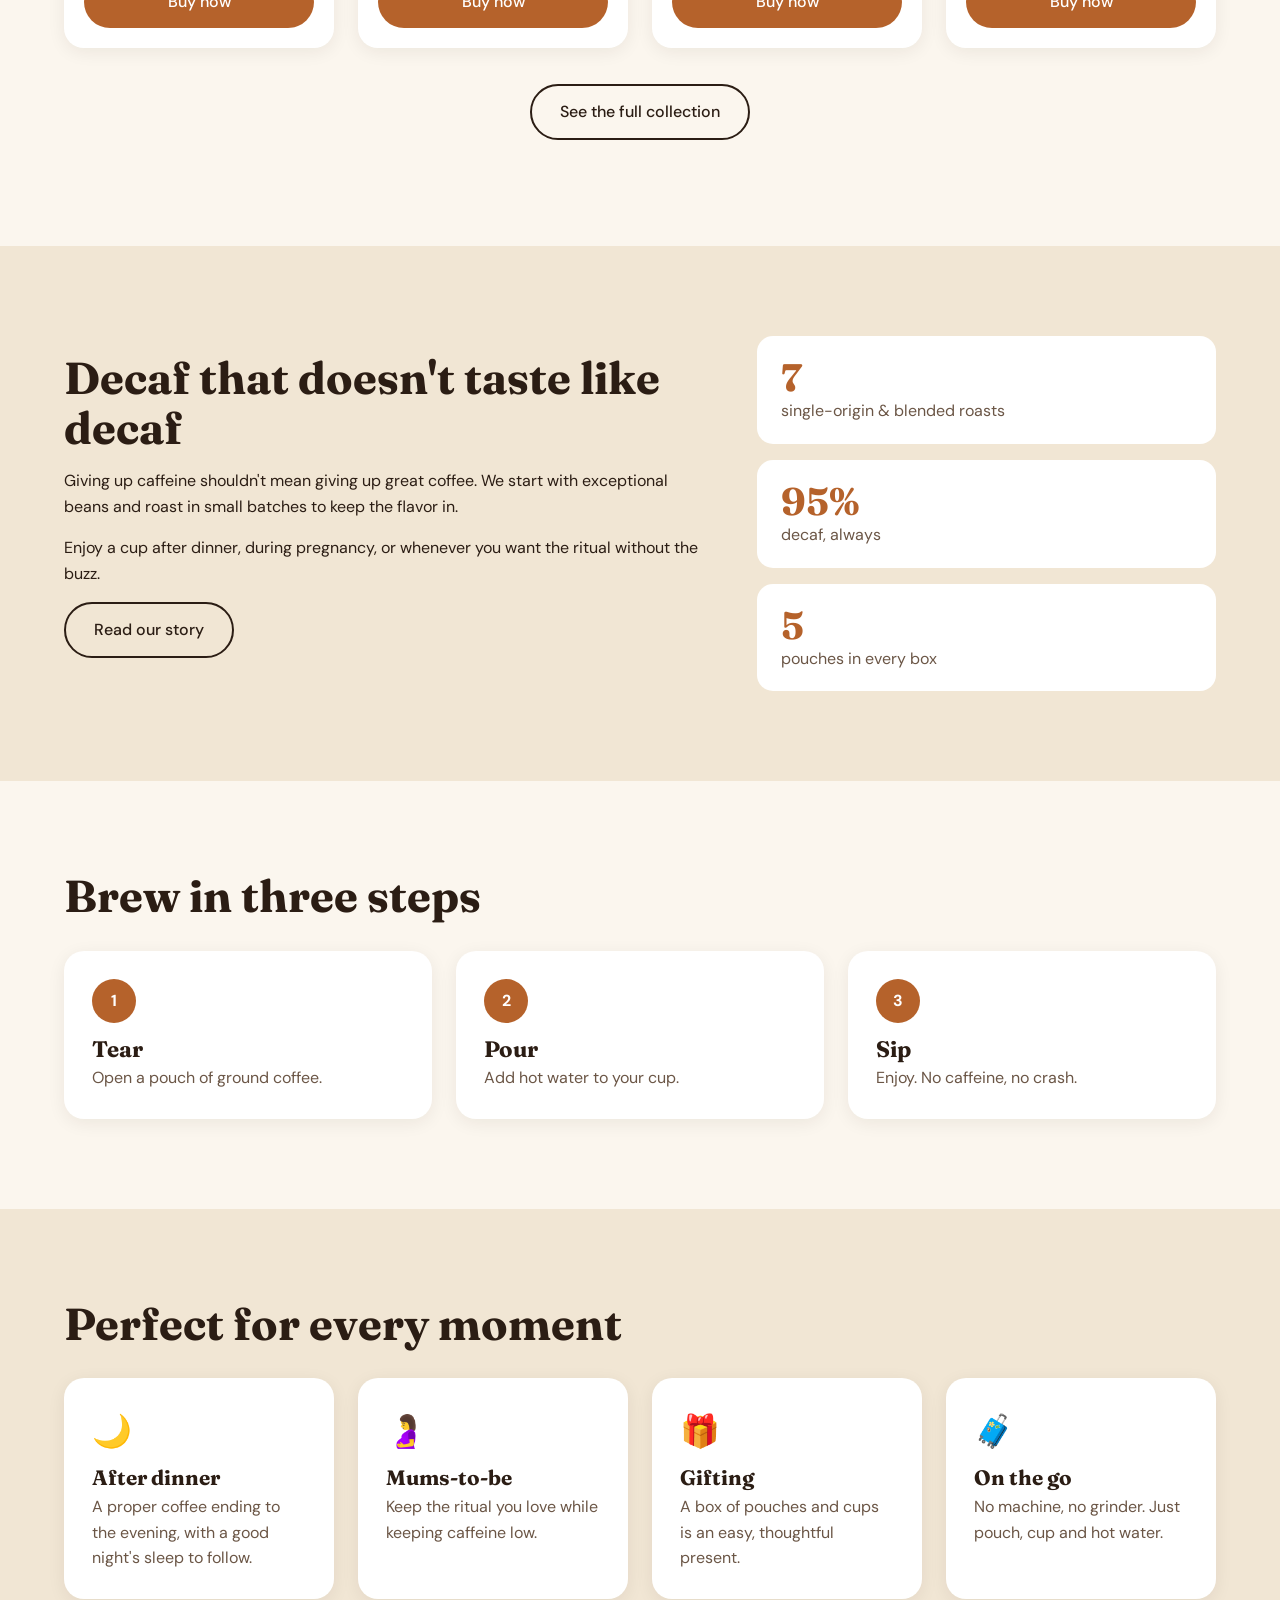
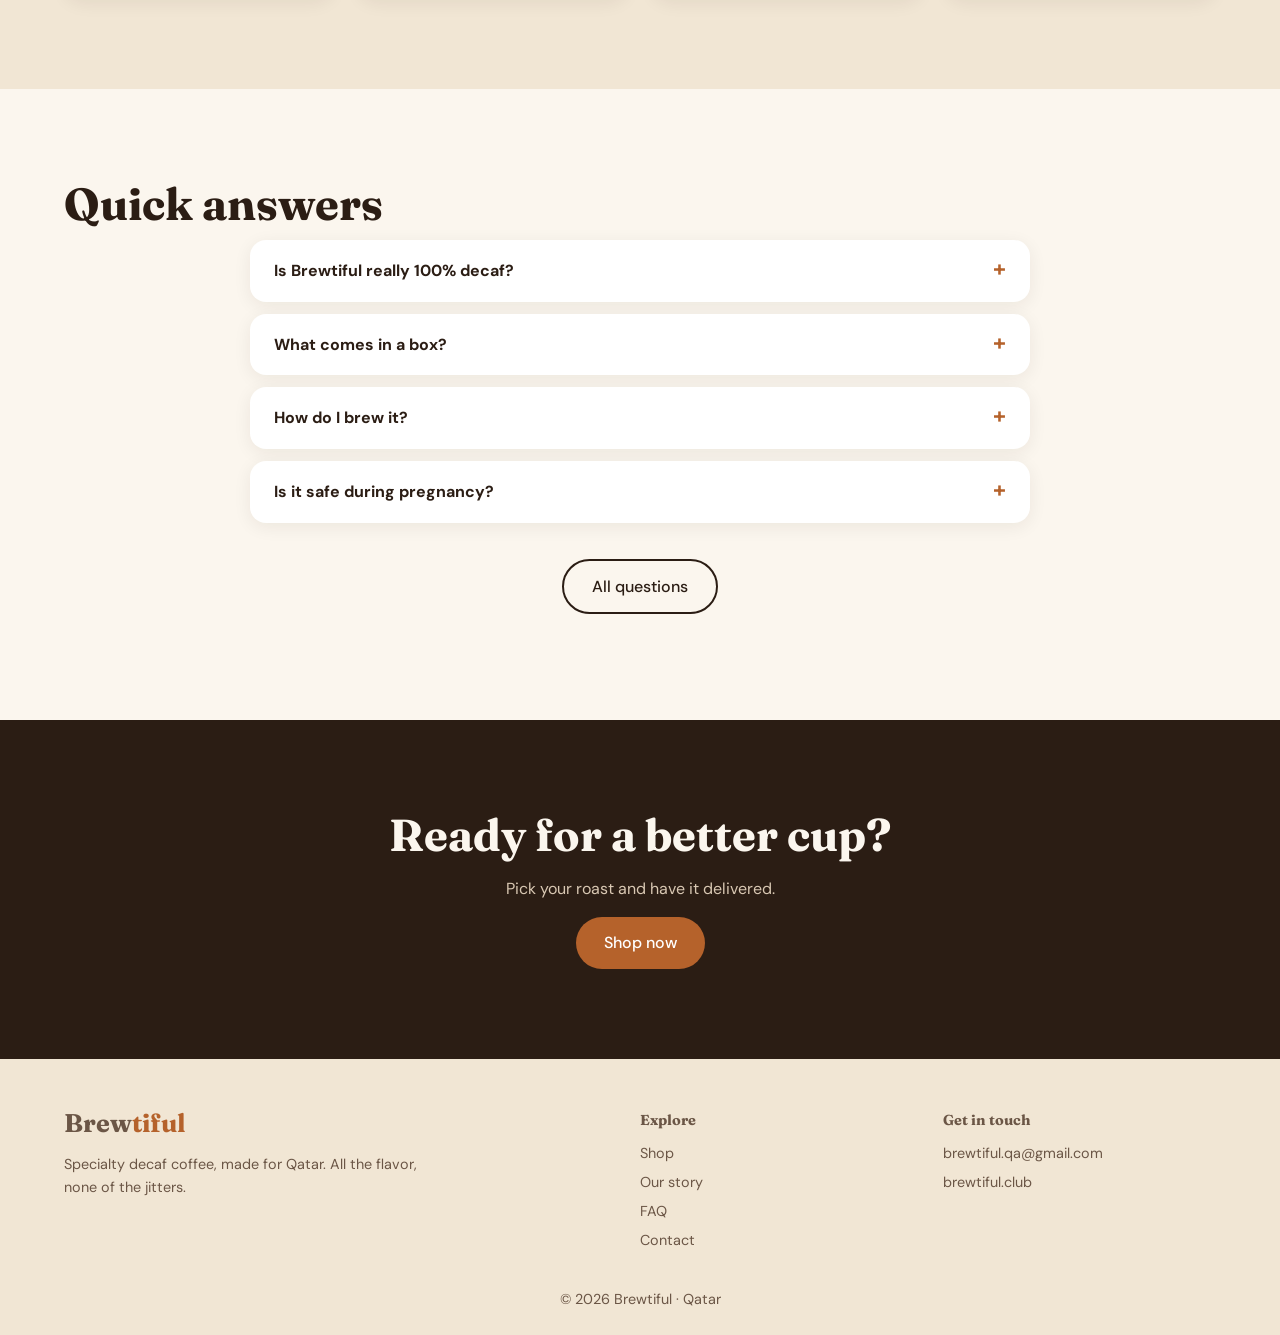
==== commit 566a7d87: "Expand Brewtiful into a full multi-page website Add shop (filter/sort), our story, FAQ, contact and " ====
--- a/index.html
+++ b/index.html
@@ -5,25 +5,31 @@
 <meta name="viewport" content="width=device-width, initial-scale=1">
 <title>Brewtiful — Decaf coffee, beautifully brewed</title>
 <meta name="description" content="Brewtiful: specialty decaf coffee in Qatar. All the flavor, none of the jitters.">
+<meta property="og:title" content="Brewtiful — Decaf coffee, beautifully brewed">
+<meta property="og:description" content="Brewtiful: specialty decaf coffee in Qatar. All the flavor, none of the jitters.">
+<meta property="og:type" content="website">
+<meta name="theme-color" content="#b5622b">
+<link rel="icon" href="data:image/svg+xml,%3Csvg xmlns='http://www.w3.org/2000/svg' viewBox='0 0 100 100'%3E%3Ctext y='.9em' font-size='90'%3E☕%3C/text%3E%3C/svg%3E">
 <link rel="preconnect" href="https://fonts.googleapis.com">
 <link rel="preconnect" href="https://fonts.gstatic.com" crossorigin>
 <link href="https://fonts.googleapis.com/css2?family=DM+Sans:wght@400;500;700&family=Fraunces:ital,opsz,wght@0,9..144,500;0,9..144,700;1,9..144,500&display=swap" rel="stylesheet">
 <link rel="stylesheet" href="styles.css">
 </head>
 <body>
+<a class="skip" href="#main">Skip to content</a>
 <div class="progress" aria-hidden="true"></div>
 <header class="nav">
-  <a class="logo" href="#top">Brew<span>tiful</span></a>
-  <button class="menu-btn" aria-label="Toggle menu" aria-expanded="false"><i></i><i></i></button>
+  <a class="logo" href="index.html">Brew<span>tiful</span></a>
+  <button class="menu-btn" aria-label="Toggle menu" aria-expanded="false" aria-controls="menu"><i></i><i></i></button>
   <nav id="menu">
-    <a href="#shop">Shop</a>
-    <a href="#why">Why decaf</a>
-    <a href="#how">How it works</a>
+    <a href="shop.html">Shop</a>
+    <a href="about.html">Our story</a>
+    <a href="faq.html">FAQ</a>
+    <a href="contact.html">Contact</a>
     <a class="btn small" href="https://brewtiful.club" target="_blank" rel="noopener">Visit store</a>
   </nav>
 </header>
-
-<main id="top">
+<main id="main">
   <section class="hero">
     <div class="blob b1"></div><div class="blob b2"></div>
     <div class="hero-text">
@@ -34,7 +40,7 @@
       </h1>
       <p class="lead reveal" style="--d:.5s">Specialty decaf, gently decaffeinated and carefully roasted, so you can enjoy a great cup any time of day. Even at midnight.</p>
       <div class="cta reveal" style="--d:.65s">
-        <a class="btn magnetic" href="#shop">Shop the coffee</a>
+        <a class="btn magnetic" href="shop.html">Shop the coffee</a>
         <a class="btn ghost" href="#how">How it works</a>
       </div>
     </div>
@@ -56,9 +62,10 @@
   </div>
 
   <section id="shop" class="section">
-    <h2 class="reveal">The collection</h2>
+    <h2 class="reveal">Fan favourites</h2>
     <p class="sub reveal">Each box has 5 pouches of ground coffee and 5 paper cups. Brew anywhere.</p>
-    <div class="cards" id="products"></div>
+    <div class="cards" id="products" data-limit="4"></div>
+    <p class="center-link reveal"><a class="btn ghost" href="shop.html">See the full collection</a></p>
   </section>
 
   <section id="why" class="section alt">
@@ -67,6 +74,7 @@
         <h2 class="reveal">Decaf that doesn't taste like decaf</h2>
         <p class="reveal">Giving up caffeine shouldn't mean giving up great coffee. We start with exceptional beans and roast in small batches to keep the flavor in.</p>
         <p class="reveal">Enjoy a cup after dinner, during pregnancy, or whenever you want the ritual without the buzz.</p>
+        <p class="reveal"><a class="btn ghost" href="about.html">Read our story</a></p>
       </div>
       <ul class="stats">
         <li class="reveal"><strong data-count="7">0</strong> single-origin &amp; blended roasts</li>
@@ -85,14 +93,36 @@
     </ol>
   </section>
 
-  <section id="contact" class="section alt center">
-    <h2 class="reveal">Say hello</h2>
-    <p class="reveal">Questions, gifting or wholesale? We'd love to hear from you.</p>
-    <a class="btn magnetic reveal" href="mailto:brewtiful.qa@gmail.com">brewtiful.qa@gmail.com</a>
+  <section class="section alt">
+    <h2 class="reveal">Perfect for every moment</h2>
+    <div class="moments">
+      <div class="reveal"><span>🌙</span><h3>After dinner</h3><p>A proper coffee ending to the evening, with a good night's sleep to follow.</p></div>
+      <div class="reveal" style="--d:.1s"><span>🤰</span><h3>Mums-to-be</h3><p>Keep the ritual you love while keeping caffeine low.</p></div>
+      <div class="reveal" style="--d:.2s"><span>🎁</span><h3>Gifting</h3><p>A box of pouches and cups is an easy, thoughtful present.</p></div>
+      <div class="reveal" style="--d:.3s"><span>🧳</span><h3>On the go</h3><p>No machine, no grinder. Just pouch, cup and hot water.</p></div>
+    </div>
+  </section>
+
+  <section class="section">
+    <h2 class="reveal">Quick answers</h2>
+    <div class="faq reveal" id="faq-home"></div>
+    <p class="center-link reveal"><a class="btn ghost" href="faq.html">All questions</a></p>
+  </section>
+
+  <section class="section cta-band center">
+    <h2 class="reveal">Ready for a better cup?</h2>
+    <p class="reveal">Pick your roast and have it delivered.</p>
+    <a class="btn magnetic reveal" href="shop.html">Shop now</a>
   </section>
 </main>
-
-<footer>© <span id="year"></span> Brewtiful · Qatar · <a href="https://brewtiful.club" target="_blank" rel="noopener">brewtiful.club</a></footer>
+<footer class="site-foot">
+  <div class="foot-grid">
+    <div><a class="logo" href="index.html">Brew<span>tiful</span></a><p>Specialty decaf coffee, made for Qatar. All the flavor, none of the jitters.</p></div>
+    <div><h4>Explore</h4><a href="shop.html">Shop</a><a href="about.html">Our story</a><a href="faq.html">FAQ</a><a href="contact.html">Contact</a></div>
+    <div><h4>Get in touch</h4><a href="mailto:brewtiful.qa@gmail.com">brewtiful.qa@gmail.com</a><a href="https://brewtiful.club" target="_blank" rel="noopener">brewtiful.club</a></div>
+  </div>
+  <p class="copy">© <span id="year">2026</span> Brewtiful · Qatar</p>
+</footer>
 <script src="script.js"></script>
 </body>
 </html>
--- a/styles.css
+++ b/styles.css
@@ -35,7 +35,7 @@
 .b2{width:360px;height:360px;background:#e6b8a2;bottom:-100px;left:-80px;animation-delay:-6s}
 @keyframes drift{to{transform:translate(40px,30px) scale(1.15)}}
 .eyebrow{text-transform:uppercase;letter-spacing:.14em;font-size:.8rem;font-weight:700;color:var(--accent)}
-h1{font-size:clamp(2.6rem,6.4vw,5rem);margin:.2em 0;font-weight:700}
+h1{font-size:clamp(2.4rem,5.2vw,4.3rem);margin:.2em 0;font-weight:700}
 h1 em{color:var(--accent);font-style:italic}
 .line{display:block;overflow:hidden;padding-bottom:.08em}
 .line>span{display:inline-block;transform:translateY(110%);animation:rise 1s var(--ease) forwards}
@@ -51,7 +51,7 @@
 .cup{position:relative;width:240px;animation:float 5s ease-in-out infinite}
 @keyframes float{50%{transform:translateY(-14px)}}
 .mug{position:relative;width:200px;height:170px;background:var(--ink);border-radius:10px 10px 90px 90px;margin:0 auto;overflow:hidden}
-.mug::after{content:"";position:absolute;right:-52px;top:28px;width:60px;height:70px;border:14px solid var(--ink);border-left:0;border-radius:0 50px 50px 0}
+.cup::after{content:"";position:absolute;right:-6px;top:30px;width:56px;height:70px;border:14px solid var(--ink);border-left:0;border-radius:0 50px 50px 0}
 .coffee{position:absolute;inset:0;background:linear-gradient(#8f4a1d,#5a2d10);animation:slosh 3s ease-in-out infinite alternate;transform-origin:center bottom}
 .coffee::before{content:"";position:absolute;left:0;right:0;top:0;height:18px;background:#c98a52;border-radius:0 0 50% 50%/0 0 100% 100%}
 @keyframes slosh{from{transform:scaleY(.86)}to{transform:scaleY(.92)}}
@@ -80,7 +80,7 @@
 .cards{display:grid;grid-template-columns:repeat(auto-fill,minmax(250px,1fr));gap:24px}
 .card{position:relative;display:flex;flex-direction:column;background:var(--card);border-radius:20px;overflow:hidden;box-shadow:0 4px 18px rgba(43,29,20,.07);transition:transform .35s var(--ease),box-shadow .35s;transform-style:preserve-3d;will-change:transform}
 .card:hover{box-shadow:0 22px 44px rgba(43,29,20,.16)}
-.card .img{aspect-ratio:1;background:var(--alt);overflow:hidden}
+.card .img{aspect-ratio:1;background:var(--alt) radial-gradient(circle at 50% 45%,#d9b48a 0 28%,transparent 29%);overflow:hidden}
 .card img{width:100%;height:100%;object-fit:cover;transition:transform .7s var(--ease)}
 .card:hover img{transform:scale(1.08)}
 .card .body{padding:20px;display:flex;flex-direction:column;gap:6px;flex:1}
@@ -99,7 +99,7 @@
 .steps span{display:grid;place-items:center;width:44px;height:44px;border-radius:50%;background:var(--accent);color:#fff;font-weight:700;margin-bottom:14px}
 .steps h3{margin:0 0 4px;font-size:1.4rem}.steps p{margin:0;color:var(--muted)}
 footer{text-align:center;padding:30px;color:var(--muted);font-size:.9rem}
-footer a{text-decoration:underline}
+.site-foot a{text-decoration:none}
 
 @media(max-width:760px){
   .menu-btn{display:block}
@@ -114,3 +114,48 @@
   .reveal,.line>span{opacity:1!important;transform:none!important}
   html{scroll-behavior:auto}
 }
+
+/* additional pages */
+.skip{position:absolute;left:-999px;top:0;background:var(--ink);color:#fff;padding:10px 16px;z-index:30}.skip:focus{left:0}
+nav a[aria-current=page]:not(.btn){color:var(--accent);font-weight:700}
+:focus-visible{outline:3px solid var(--accent);outline-offset:3px}
+.page-hero{padding-top:80px;padding-bottom:30px;max-width:900px}
+.page-hero.center{margin:0 auto}
+.page-hero h1{font-size:clamp(2.2rem,5vw,3.6rem)}
+.section.tight{padding-top:30px}
+.center-link{text-align:center;margin-top:36px}
+.center-text{text-align:center;margin-top:40px}
+.ul{text-decoration:underline;text-underline-offset:3px;color:var(--accent-d)}
+.toolbar{display:flex;justify-content:space-between;align-items:center;gap:16px;flex-wrap:wrap;margin-bottom:26px}
+.chips{display:flex;gap:10px}
+.chip{font:inherit;font-weight:500;padding:8px 20px;border-radius:999px;border:2px solid var(--ink);background:transparent;color:var(--ink);cursor:pointer;transition:background .2s,color .2s}
+.chip.on,.chip:hover{background:var(--ink);color:#fff}
+.sort{display:flex;align-items:center;gap:10px;color:var(--muted)}
+select,input,textarea{font:inherit;color:var(--ink);background:#fff;border:1.5px solid #d8c6ab;border-radius:12px;padding:10px 14px;width:100%}
+.sort select{width:auto}
+.moments{display:grid;grid-template-columns:repeat(auto-fit,minmax(220px,1fr));gap:24px;margin-top:30px}
+.moments>div{background:var(--card);padding:28px;border-radius:20px;box-shadow:0 4px 18px rgba(43,29,20,.07)}
+.moments span{font-size:2rem}.moments h3{margin:10px 0 4px;font-size:1.3rem}.moments p{margin:0;color:var(--muted)}
+.cta-band{background:var(--ink);color:var(--bg)}
+.cta-band p{color:#d9c8b3}
+.faq{max-width:780px;margin:0 auto}
+details{background:var(--card);border-radius:16px;margin-bottom:12px;box-shadow:0 4px 18px rgba(43,29,20,.07);overflow:hidden}
+summary{cursor:pointer;padding:18px 24px;font-weight:700;list-style:none;display:flex;justify-content:space-between;gap:16px}
+summary::-webkit-details-marker{display:none}
+summary::after{content:"+";color:var(--accent);font-size:1.4rem;line-height:1;transition:transform .3s var(--ease)}
+details[open] summary::after{transform:rotate(45deg)}
+details p{margin:0;padding:0 24px 20px;color:var(--muted)}
+.form{display:grid;gap:16px}
+.form label{display:grid;gap:6px;font-weight:500}
+.form .btn{justify-self:start}
+.note{margin:0;color:var(--muted);font-size:.9rem}
+.contact .stats strong{font-size:1.1rem;font-family:'DM Sans',sans-serif}
+.contact{align-items:start}
+.site-foot{background:var(--alt);padding:50px 5vw 24px;text-align:left}
+.foot-grid{display:grid;grid-template-columns:2fr 1fr 1fr;gap:30px}
+.foot-grid h4{margin:0 0 10px;font-family:'Fraunces',serif}
+.foot-grid a:not(.logo){display:block;margin-bottom:6px;color:var(--muted)}
+.foot-grid a:not(.logo):hover{color:var(--accent)}
+.foot-grid p{color:var(--muted);max-width:26em}
+.copy{margin:30px 0 0;text-align:center}
+@media(max-width:760px){.foot-grid{grid-template-columns:1fr}.page-hero{padding-top:50px}}
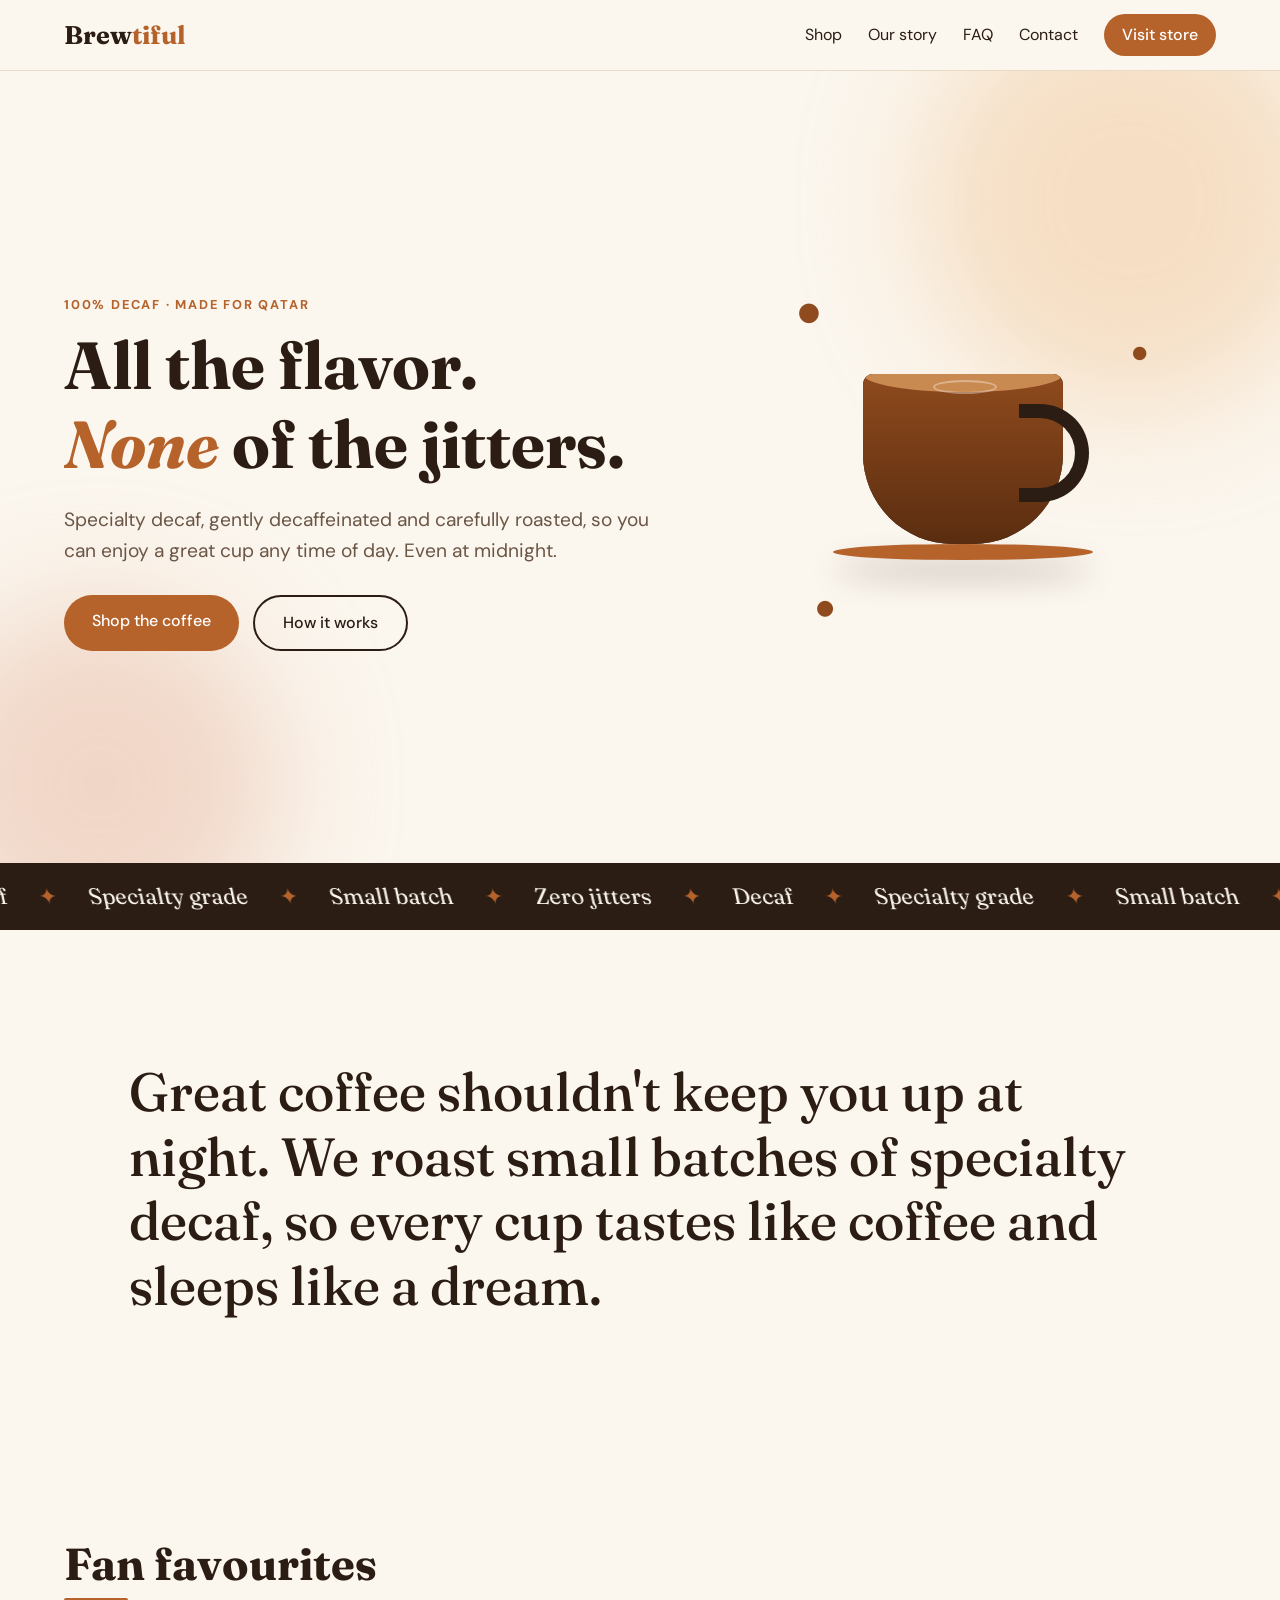
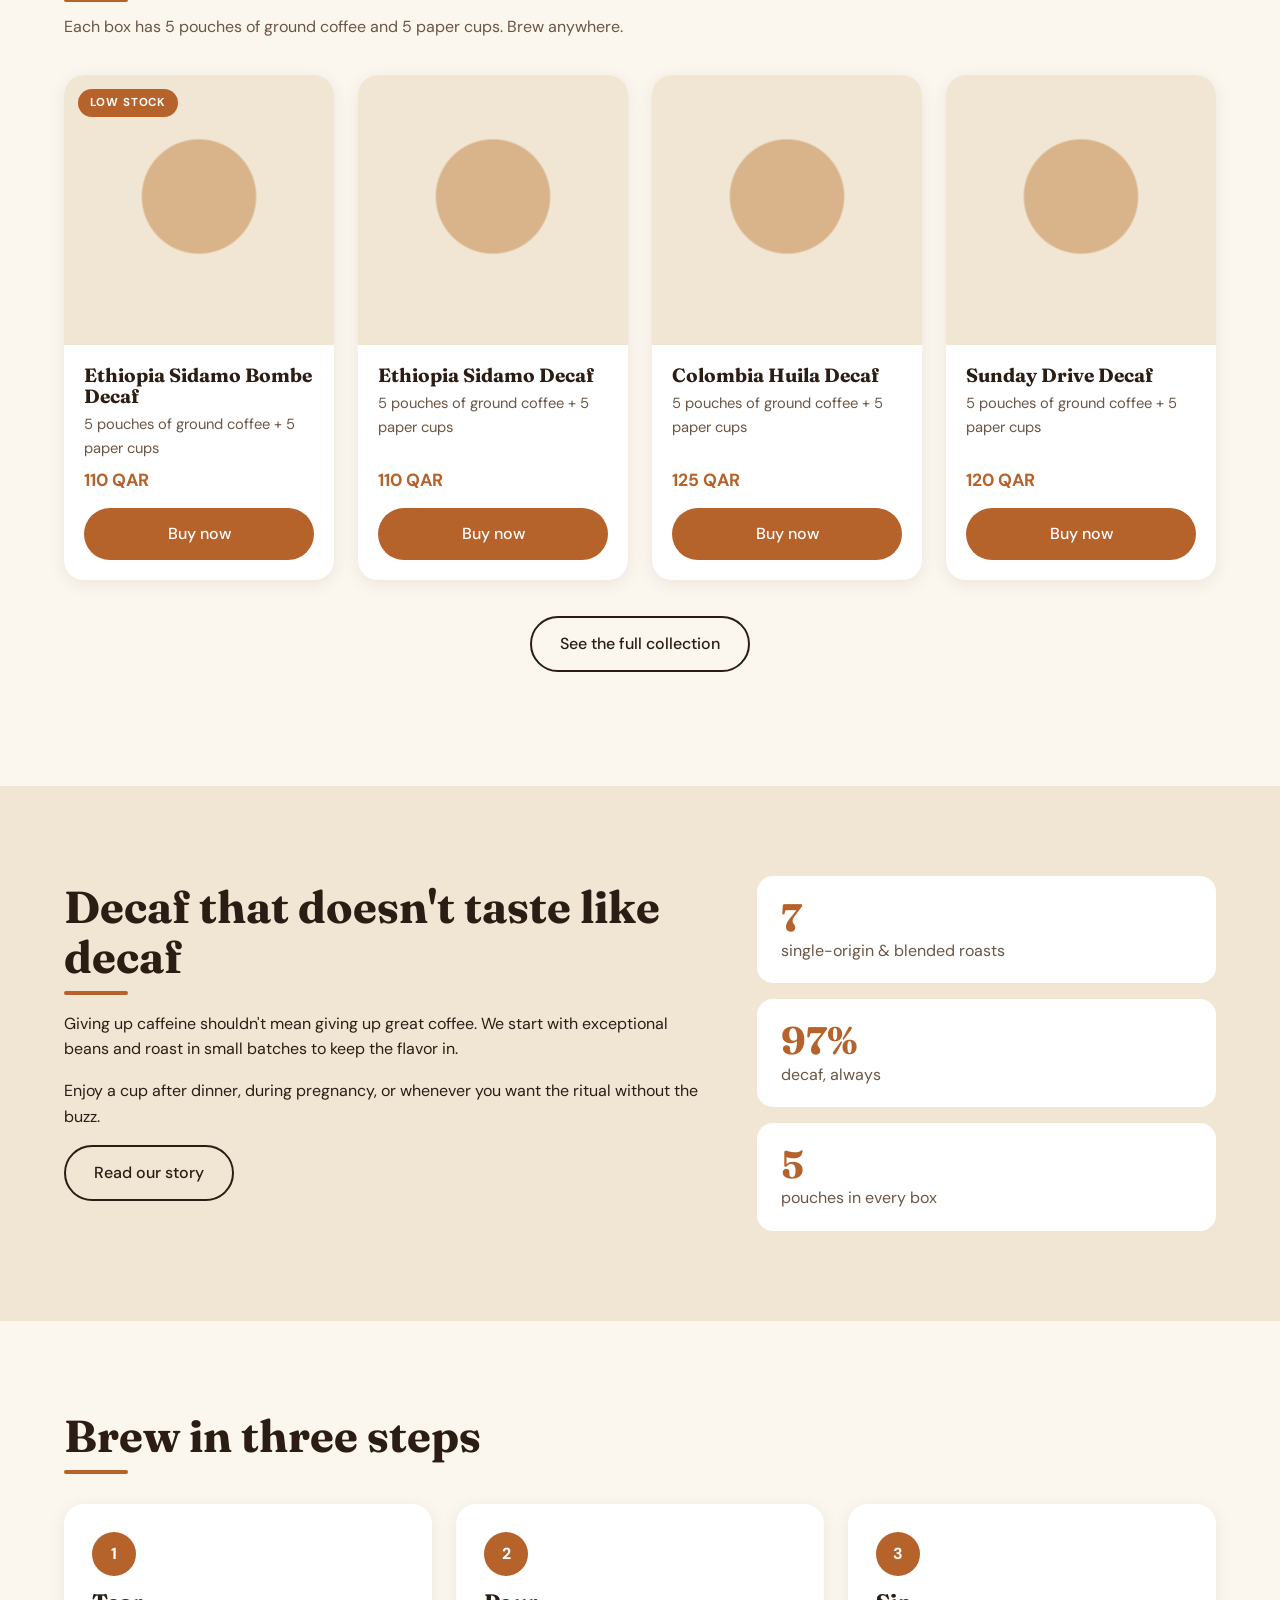
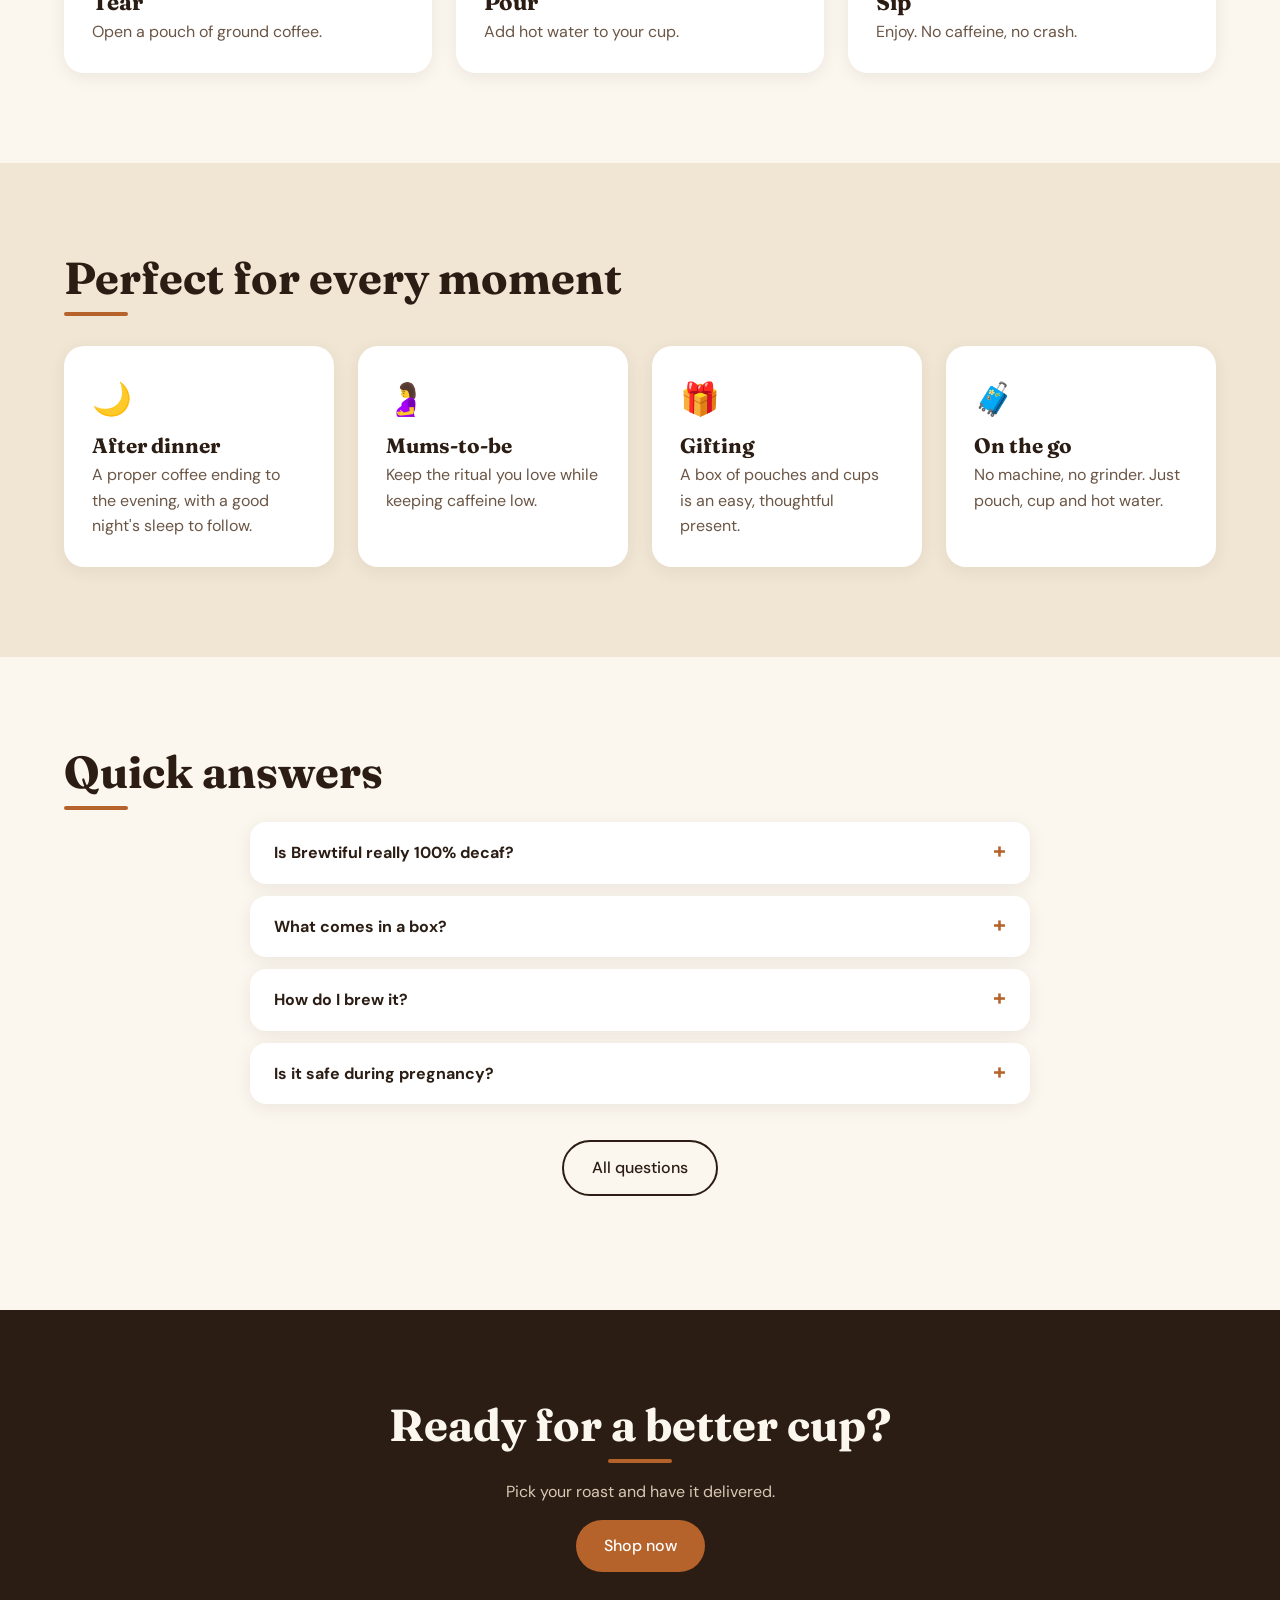
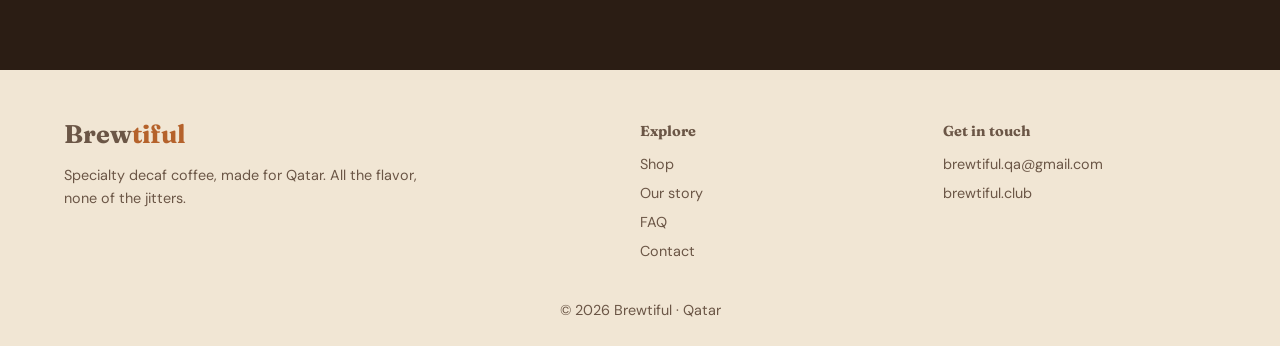
==== commit 51f42274: "Add motion design layer Page intro curtain and wipe transitions, word-by-word headlines, falling bea" ====
--- a/index.html
+++ b/index.html
@@ -14,6 +14,7 @@
 <link rel="preconnect" href="https://fonts.gstatic.com" crossorigin>
 <link href="https://fonts.googleapis.com/css2?family=DM+Sans:wght@400;500;700&family=Fraunces:ital,opsz,wght@0,9..144,500;0,9..144,700;1,9..144,500&display=swap" rel="stylesheet">
 <link rel="stylesheet" href="styles.css">
+<link rel="stylesheet" href="motion.css">
 </head>
 <body>
 <a class="skip" href="#main">Skip to content</a>
@@ -60,6 +61,10 @@
       <span>Decaf</span><span>✦</span><span>Specialty grade</span><span>✦</span><span>Small batch</span><span>✦</span><span>Zero jitters</span><span>✦</span>
     </div>
   </div>
+
+  <section class="section statement">
+    <p class="scrub">Great coffee shouldn't keep you up at night. We roast small batches of specialty decaf, so every cup tastes like coffee and sleeps like a dream.</p>
+  </section>
 
   <section id="shop" class="section">
     <h2 class="reveal">Fan favourites</h2>
@@ -124,5 +129,6 @@
   <p class="copy">© <span id="year">2026</span> Brewtiful · Qatar</p>
 </footer>
 <script src="script.js"></script>
+<script src="motion.js"></script>
 </body>
 </html>
--- a/motion.css
+++ b/motion.css
@@ -0,0 +1,102 @@
+/* ===== Motion design layer ===== */
+:root{--spring:cubic-bezier(.34,1.56,.64,1);--expo:cubic-bezier(.16,1,.3,1)}
+
+/* page curtain / transitions */
+.curtain{position:fixed;inset:0;z-index:100;background:var(--ink);display:grid;place-items:center;transform:translateY(0);transition:transform .9s var(--expo);pointer-events:all}
+.curtain.out{transform:translateY(-101%);pointer-events:none}
+.curtain.in-from-bottom{transform:translateY(101%);transition:none}
+.curtain.cover{transform:translateY(0)}
+.curtain b{font-family:'Fraunces',serif;font-size:clamp(2rem,8vw,4rem);color:var(--bg);letter-spacing:-.01em;display:flex;overflow:hidden}
+.curtain b i{font-style:normal;display:inline-block;transform:translateY(110%);animation:rise .7s var(--expo) forwards;animation-delay:calc(var(--i)*45ms)}
+.curtain b i.a{color:#e08a4a}
+.curtain.out b{opacity:0;transition:opacity .3s}
+.curtain .cup-mini{position:absolute;bottom:18%;width:46px;height:34px;border-radius:4px 4px 22px 22px;background:var(--accent);animation:pulse 1s ease-in-out infinite alternate}
+@keyframes pulse{to{transform:scale(1.15) rotate(-4deg)}}
+
+/* hold hero animation until curtain lifts */
+html.js:not(.ready) .line>span,
+html.js:not(.ready) .hero .reveal,
+html.js:not(.ready) .page-hero>*{animation-play-state:paused}
+
+/* inner page hero: animated words */
+.page-hero>.eyebrow,.page-hero>.lead{opacity:0;transform:translateY(24px);animation:fadeup .9s var(--expo) .45s forwards}
+.page-hero>.lead{animation-delay:.7s}
+.page-hero h1 .w{display:inline-block;overflow:hidden;vertical-align:top;padding-bottom:.1em}
+.page-hero h1 .w>span{display:inline-block;transform:translateY(110%) rotate(4deg);animation:rise .9s var(--expo) forwards;animation-delay:calc(.25s + var(--i)*70ms)}
+
+/* custom cursor */
+.cur-dot,.cur-ring{position:fixed;top:0;left:0;pointer-events:none;z-index:90;border-radius:50%;opacity:0;transition:opacity .3s,width .3s var(--expo),height .3s var(--expo),background .3s,border-color .3s;mix-blend-mode:normal}
+.cur-dot{width:8px;height:8px;background:var(--accent);margin:-4px 0 0 -4px}
+.cur-ring{width:38px;height:38px;border:1.5px solid var(--accent);margin:-19px 0 0 -19px}
+.cursor-on .cur-dot,.cursor-on .cur-ring{opacity:1}
+.cur-ring.hot{width:70px;height:70px;margin:-35px 0 0 -35px;background:rgba(181,98,43,.14)}
+@media(hover:hover) and (pointer:fine){html.js.cursor-on,html.js.cursor-on a,html.js.cursor-on button,html.js.cursor-on summary{cursor:none}}
+
+/* nav hide on scroll */
+.nav{transition:transform .5s var(--expo),background .3s}
+.nav.hide{transform:translateY(-110%)}
+.nav.solid{box-shadow:0 8px 30px rgba(43,29,20,.08)}
+
+/* heading underline draw */
+.section h2.reveal::after{content:"";display:block;height:4px;width:64px;margin-top:10px;border-radius:4px;background:var(--accent);transform:scaleX(0);transform-origin:left;transition:transform .9s var(--expo) .4s}
+.section.center h2.reveal::after{margin-inline:auto}
+.section h2.reveal.in::after{transform:scaleX(1)}
+
+/* scroll-scrubbed statement */
+.statement{padding:130px 5vw}
+.scrub{font-family:'Fraunces',Georgia,serif;font-size:clamp(1.7rem,4.2vw,3.4rem);line-height:1.2;max-width:19em;margin:0 auto;font-weight:500}
+.scrub .sw{opacity:.16;transition:opacity .25s linear,color .25s}
+.scrub .sw.on{opacity:1}
+.scrub .sw.on.hl{color:var(--accent);font-style:italic}
+
+/* card/image motion */
+.card .img{position:relative}
+.card.reveal .img img{transform:scale(1.25);transition:transform 1.4s var(--expo)}
+.card.reveal.in .img img{transform:scale(1)}
+.card.reveal.in:hover .img img{transform:scale(1.08);transition-duration:.7s}
+.card .btn{position:relative;overflow:hidden}
+.ripple{position:absolute;border-radius:50%;background:rgba(255,255,255,.45);transform:scale(0);animation:rip .7s ease-out forwards;pointer-events:none}
+@keyframes rip{to{transform:scale(1);opacity:0}}
+.btn{position:relative;overflow:hidden}
+.btn::before{content:"";position:absolute;inset:0;background:linear-gradient(110deg,transparent 30%,rgba(255,255,255,.35) 50%,transparent 70%);transform:translateX(-120%)}
+.btn:hover::before{transform:translateX(120%);transition:transform .8s var(--expo)}
+
+/* steps, moments, stats spring in */
+.steps li.in span{animation:pop .7s var(--spring) .3s both}
+@keyframes pop{from{transform:scale(0) rotate(-90deg)}to{transform:none}}
+.moments>div{transition:transform .4s var(--spring),box-shadow .4s}
+.moments>div:hover{transform:translateY(-8px) rotate(-1deg);box-shadow:0 22px 44px rgba(43,29,20,.14)}
+.moments span{display:inline-block;transition:transform .5s var(--spring)}
+.moments>div:hover span{transform:scale(1.35) rotate(12deg)}
+.stats li{transition:transform .4s var(--spring)}.stats li:hover{transform:translateX(8px)}
+
+/* falling beans in hero */
+.rain{position:absolute;inset:0;overflow:hidden;pointer-events:none;z-index:0}
+.rain i{position:absolute;top:-40px;width:var(--s);height:calc(var(--s)*1.4);background:#5a2d10;border-radius:50%;opacity:.55;animation:fall var(--t) linear var(--dl) infinite;box-shadow:inset -2px -3px 0 rgba(0,0,0,.25)}
+.rain i::after{content:"";position:absolute;left:46%;top:12%;bottom:12%;width:2px;background:#c98a52;border-radius:2px;transform:rotate(12deg)}
+@keyframes fall{0%{transform:translate3d(0,-10vh,0) rotate(0)}100%{transform:translate3d(var(--dx),110vh,0) rotate(var(--r))}}
+.hero-art .bean{transition:transform .2s linear}
+.hero-art{--mx:0;--my:0}
+.cup{translate:calc(var(--mx)*14px) calc(var(--my)*10px)}
+.blob{translate:calc(var(--mx)*-30px) calc(var(--my)*-20px)}
+
+/* hero cup: pour a bean "drop" ripple in coffee */
+.coffee::after{content:"";position:absolute;left:50%;top:6px;width:60px;height:10px;margin-left:-30px;border:2px solid rgba(255,255,255,.35);border-radius:50%;animation:ring 2.8s ease-out infinite}
+@keyframes ring{0%{transform:scale(.2);opacity:1}100%{transform:scale(2.2);opacity:0}}
+
+/* faq smooth */
+details[open] p{animation:fadeup .5s var(--expo)}
+details{transition:transform .3s var(--spring)}details:hover{transform:translateX(4px)}
+
+/* footer logo wiggle */
+.site-foot .logo{display:inline-block;transition:transform .5s var(--spring)}.site-foot .logo:hover{transform:rotate(-3deg) scale(1.06)}
+
+/* JS marquee */
+html.js .track{animation:none;will-change:transform}
+
+@media(prefers-reduced-motion:reduce){
+  .curtain,.cur-dot,.cur-ring,.rain{display:none!important}
+  .scrub .sw{opacity:1!important}
+  .page-hero>*,.page-hero h1 .w>span{opacity:1!important;transform:none!important}
+  .card.reveal .img img{transform:none!important}
+}
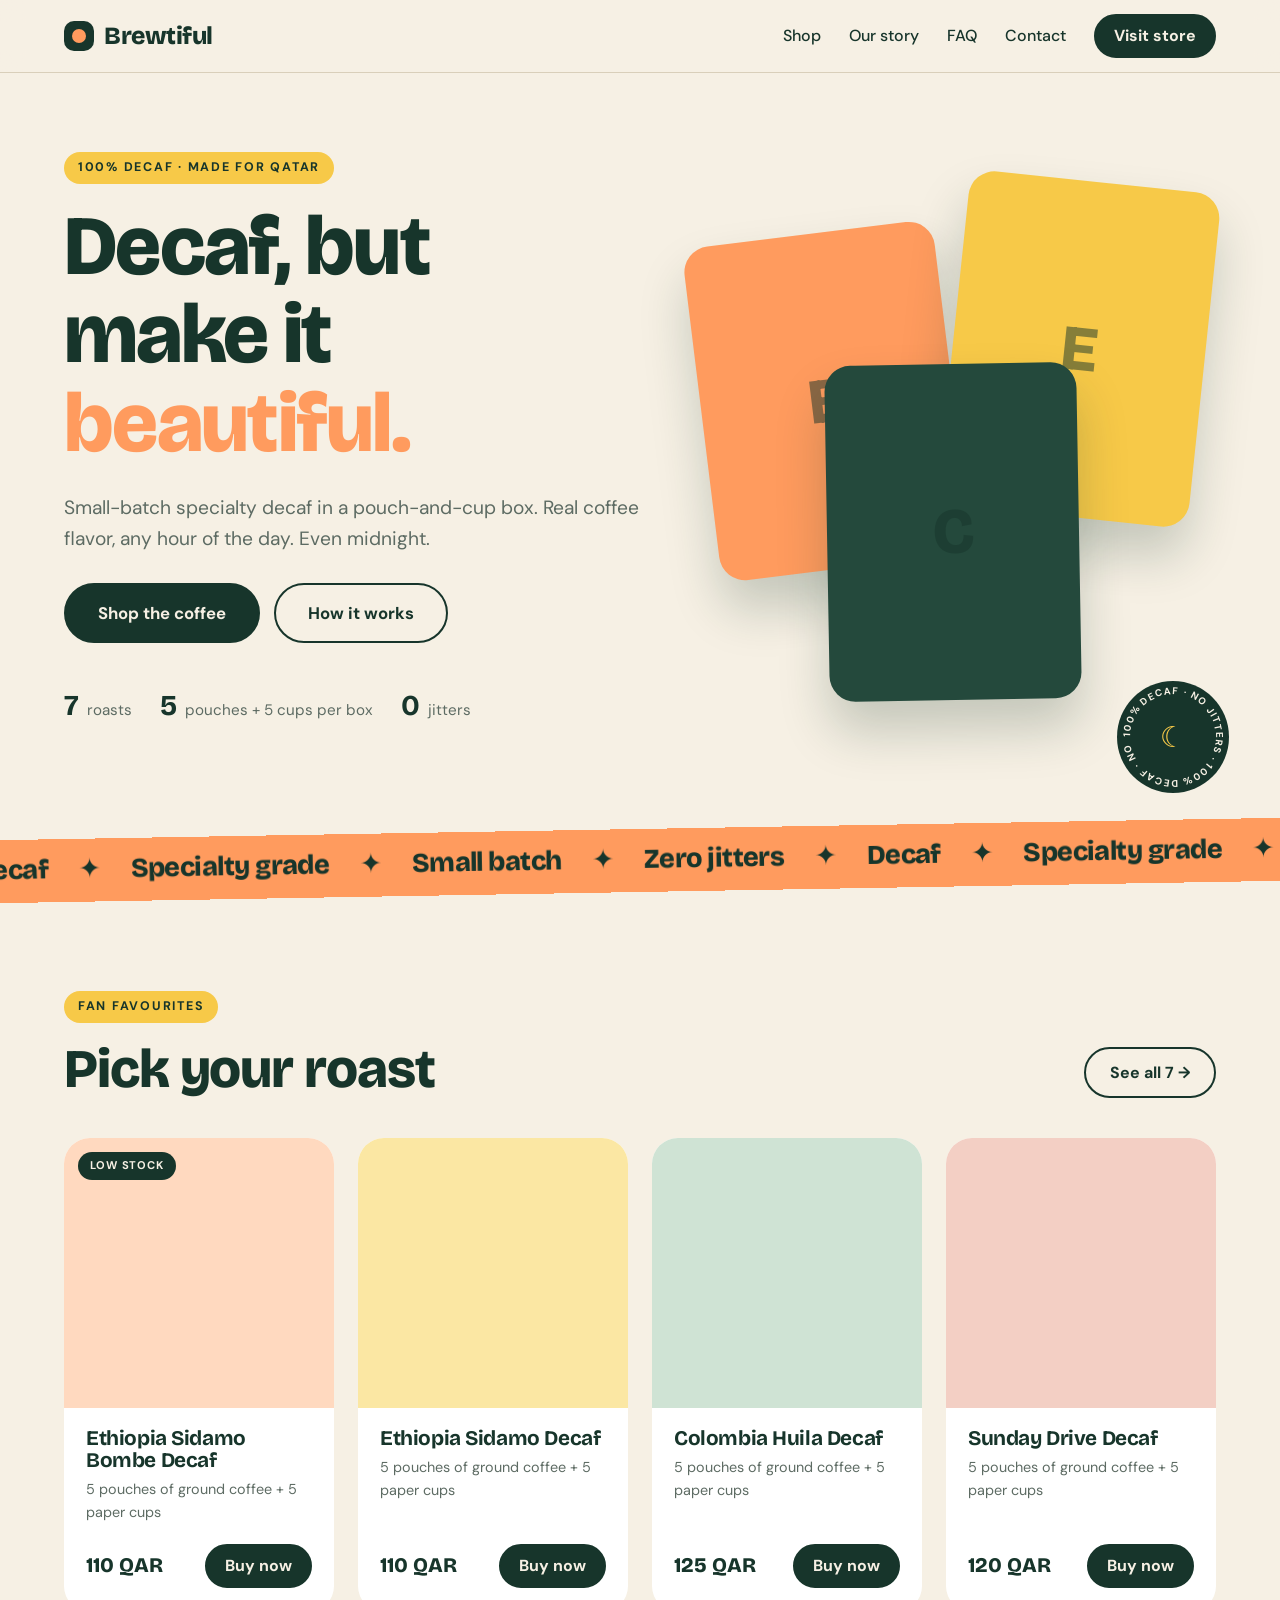
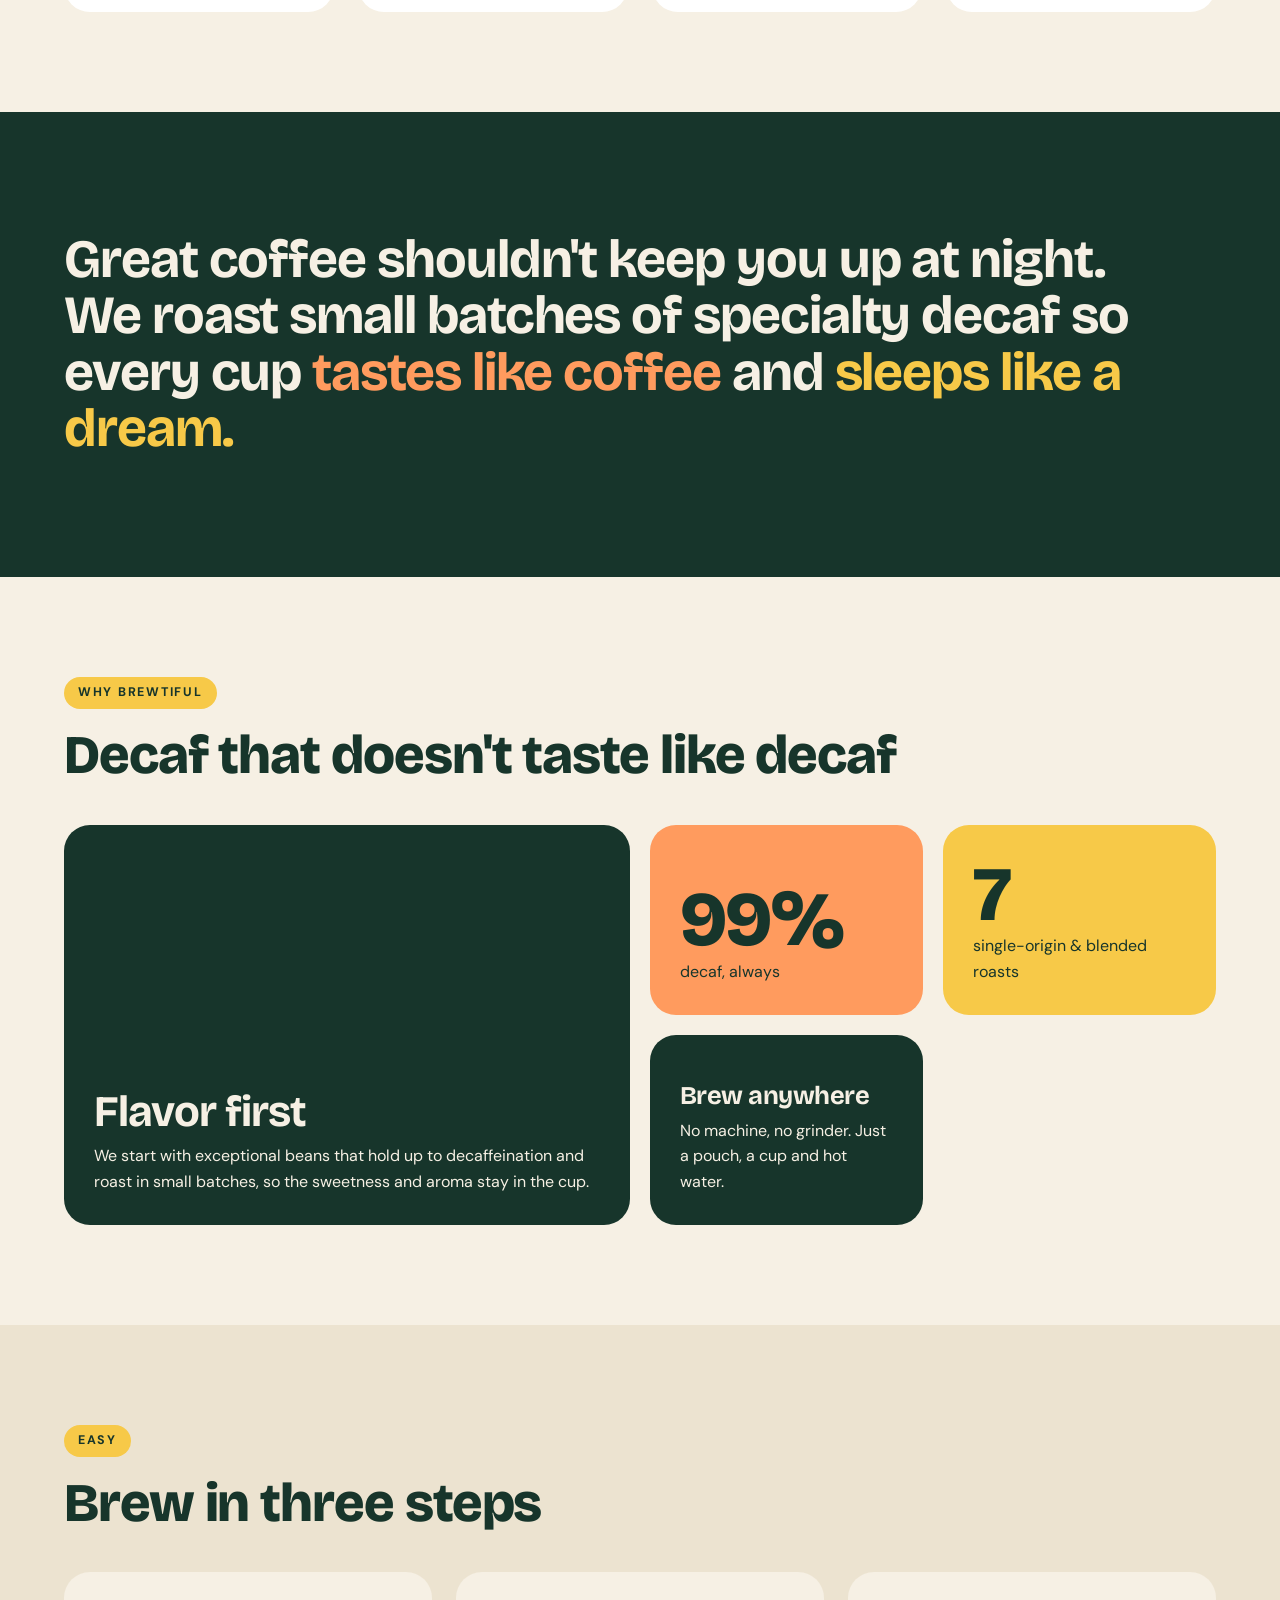
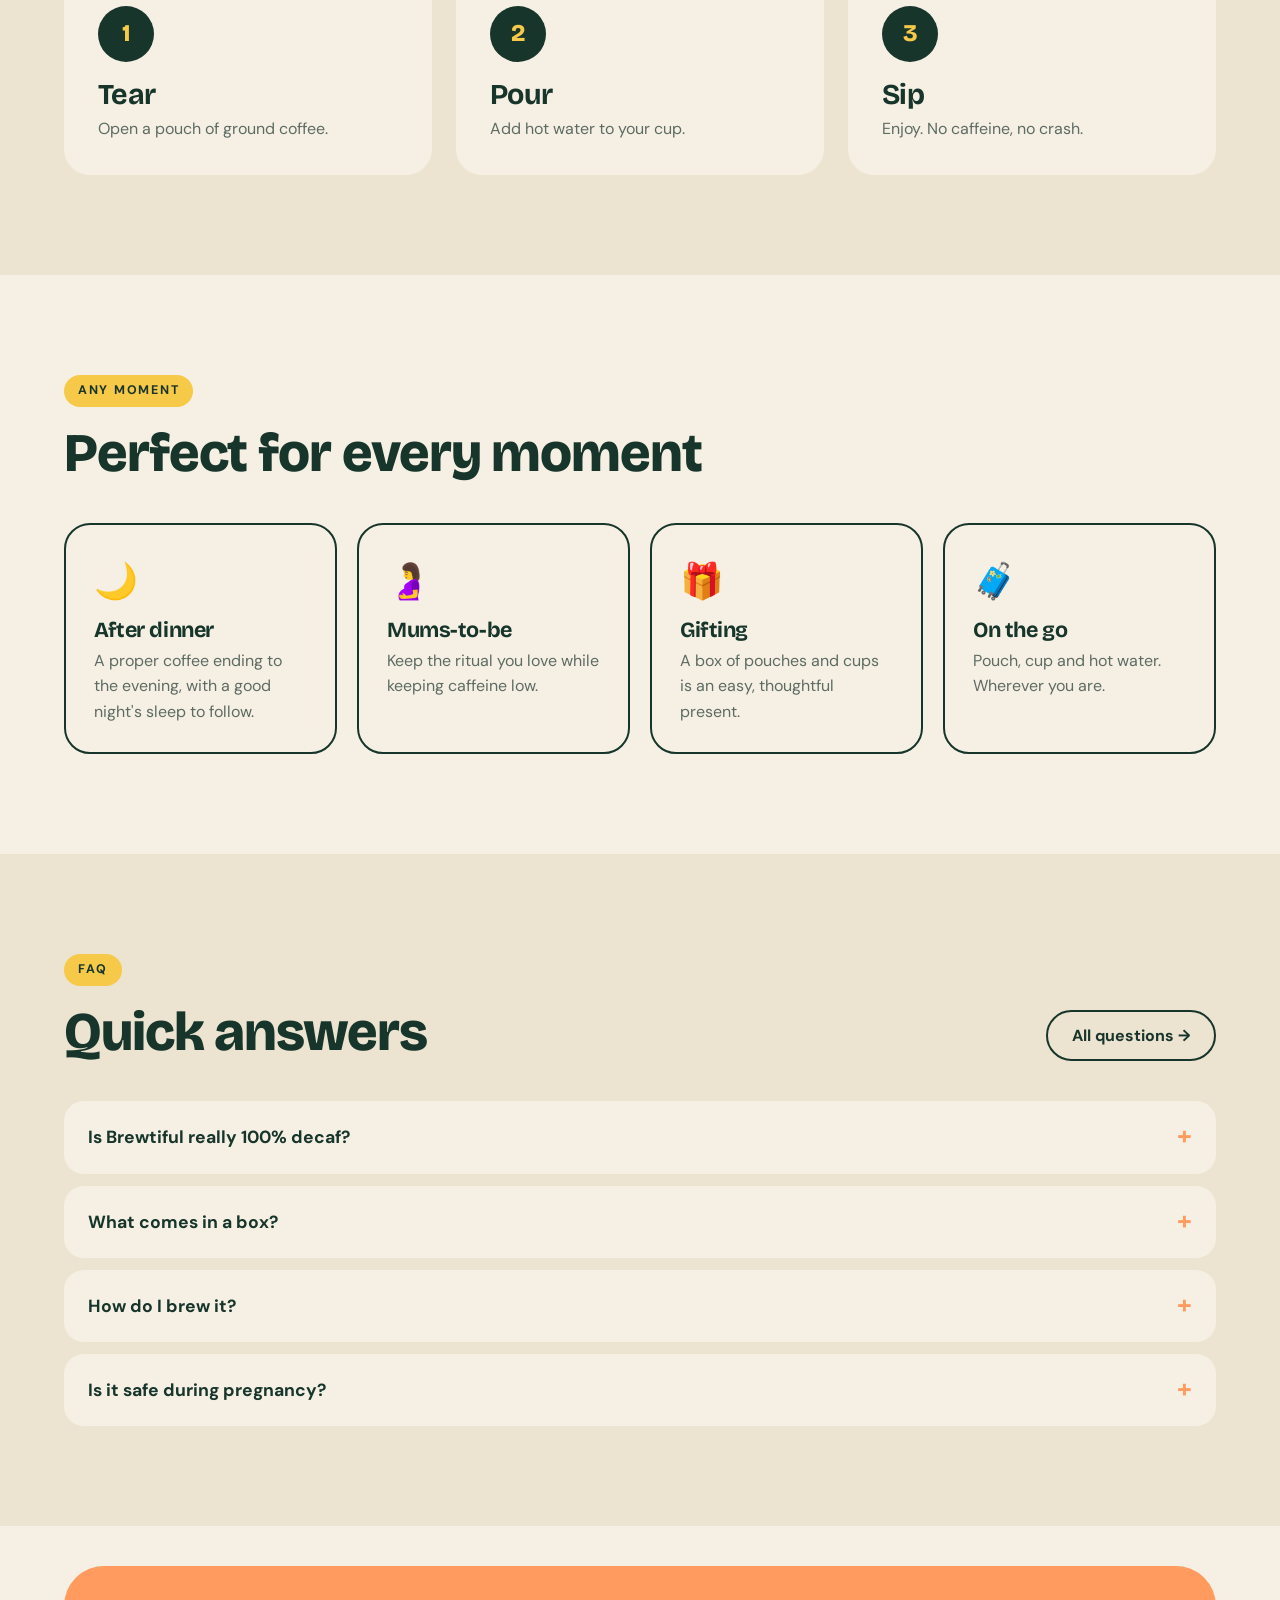
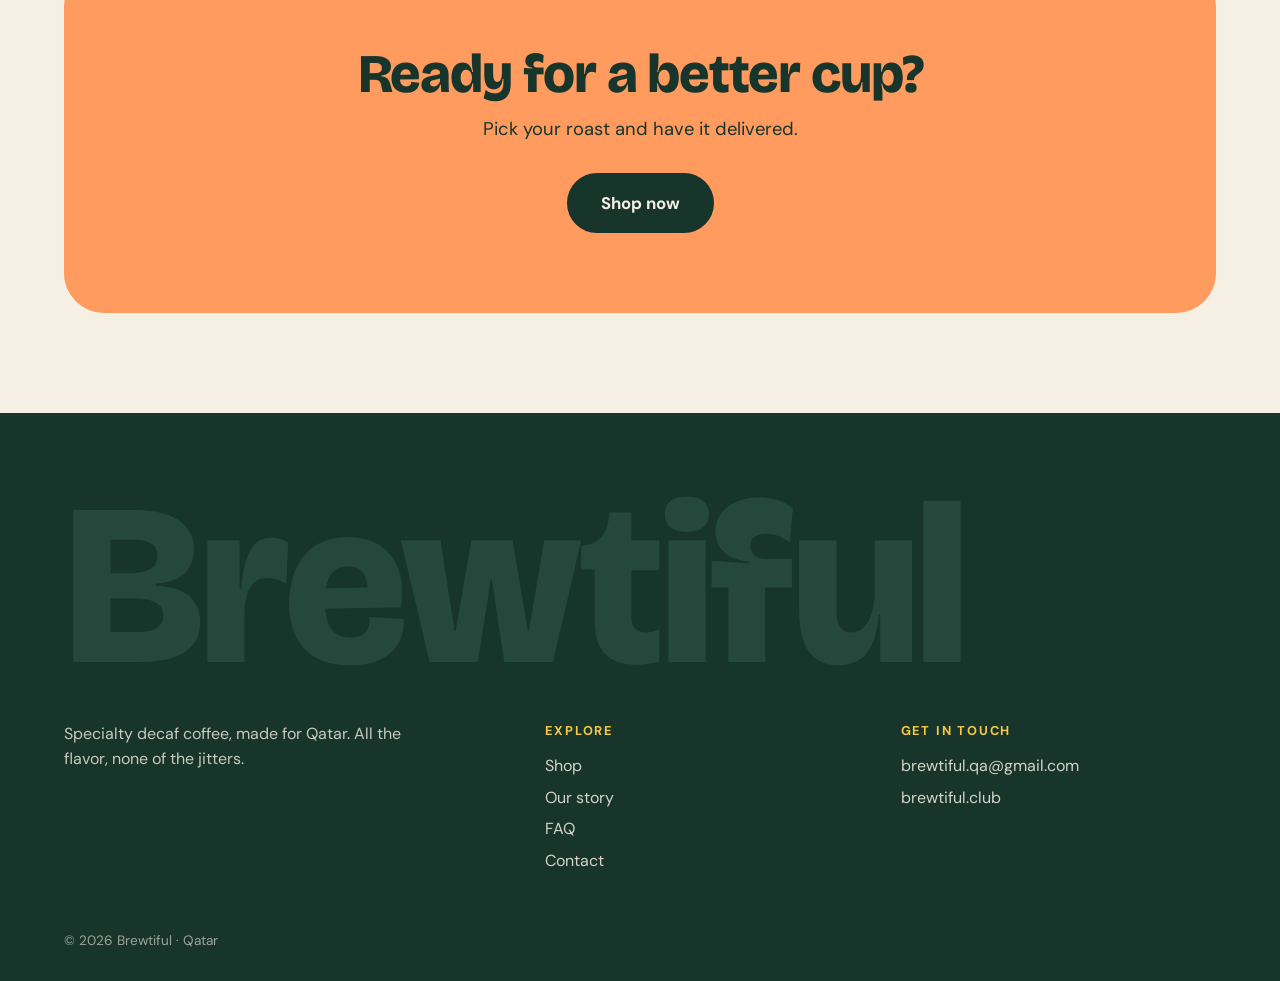
==== commit 1e717523: "Redesign Brewtiful site with a fresh visual identity New green/apricot/sun palette, Bricolage Grotes" ====
--- a/index.html
+++ b/index.html
@@ -8,127 +8,91 @@
 <meta property="og:title" content="Brewtiful — Decaf coffee, beautifully brewed">
 <meta property="og:description" content="Brewtiful: specialty decaf coffee in Qatar. All the flavor, none of the jitters.">
 <meta property="og:type" content="website">
-<meta name="theme-color" content="#b5622b">
-<link rel="icon" href="data:image/svg+xml,%3Csvg xmlns='http://www.w3.org/2000/svg' viewBox='0 0 100 100'%3E%3Ctext y='.9em' font-size='90'%3E☕%3C/text%3E%3C/svg%3E">
+<meta name="theme-color" content="#17352b">
+<link rel="icon" href="data:image/svg+xml,%3Csvg xmlns='http://www.w3.org/2000/svg' viewBox='0 0 100 100'%3E%3Crect width='100' height='100' rx='28' fill='%2317352b'/%3E%3Ctext x='50' y='70' font-size='64' text-anchor='middle' fill='%23ff9b5e' font-family='Georgia' font-weight='700'%3EB%3C/text%3E%3C/svg%3E">
 <link rel="preconnect" href="https://fonts.googleapis.com">
 <link rel="preconnect" href="https://fonts.gstatic.com" crossorigin>
-<link href="https://fonts.googleapis.com/css2?family=DM+Sans:wght@400;500;700&family=Fraunces:ital,opsz,wght@0,9..144,500;0,9..144,700;1,9..144,500&display=swap" rel="stylesheet">
+<link href="https://fonts.googleapis.com/css2?family=Bricolage+Grotesque:opsz,wght@12..96,500;12..96,700;12..96,800&family=DM+Sans:wght@400;500;700&display=swap" rel="stylesheet">
 <link rel="stylesheet" href="styles.css">
-<link rel="stylesheet" href="motion.css">
 </head>
-<body>
+<body class="">
 <a class="skip" href="#main">Skip to content</a>
-<div class="progress" aria-hidden="true"></div>
 <header class="nav">
-  <a class="logo" href="index.html">Brew<span>tiful</span></a>
+  <a class="logo" href="index.html"><i aria-hidden="true"></i>Brewtiful</a>
   <button class="menu-btn" aria-label="Toggle menu" aria-expanded="false" aria-controls="menu"><i></i><i></i></button>
-  <nav id="menu">
-    <a href="shop.html">Shop</a>
-    <a href="about.html">Our story</a>
-    <a href="faq.html">FAQ</a>
-    <a href="contact.html">Contact</a>
-    <a class="btn small" href="https://brewtiful.club" target="_blank" rel="noopener">Visit store</a>
-  </nav>
+  <nav id="menu"><a href="shop.html">Shop</a><a href="about.html">Our story</a><a href="faq.html">FAQ</a><a href="contact.html">Contact</a><a class="btn small" href="https://brewtiful.club" target="_blank" rel="noopener">Visit store</a></nav>
 </header>
 <main id="main">
-  <section class="hero">
-    <div class="blob b1"></div><div class="blob b2"></div>
-    <div class="hero-text">
-      <p class="eyebrow reveal">100% Decaf · Made for Qatar</p>
-      <h1 class="split-lines">
-        <span class="line"><span>All the flavor.</span></span>
-        <span class="line"><span><em>None</em> of the jitters.</span></span>
-      </h1>
-      <p class="lead reveal" style="--d:.5s">Specialty decaf, gently decaffeinated and carefully roasted, so you can enjoy a great cup any time of day. Even at midnight.</p>
-      <div class="cta reveal" style="--d:.65s">
-        <a class="btn magnetic" href="shop.html">Shop the coffee</a>
-        <a class="btn ghost" href="#how">How it works</a>
-      </div>
-    </div>
-    <div class="hero-art" aria-hidden="true">
-      <div class="cup">
-        <span class="steam s1"></span><span class="steam s2"></span><span class="steam s3"></span>
-        <div class="mug"><div class="coffee"></div></div>
-        <div class="saucer"></div>
-      </div>
-      <span class="bean bn1">●</span><span class="bean bn2">●</span><span class="bean bn3">●</span>
-    </div>
-  </section>
 
-  <div class="marquee" aria-hidden="true">
-    <div class="track">
-      <span>Decaf</span><span>✦</span><span>Specialty grade</span><span>✦</span><span>Small batch</span><span>✦</span><span>Zero jitters</span><span>✦</span>
-      <span>Decaf</span><span>✦</span><span>Specialty grade</span><span>✦</span><span>Small batch</span><span>✦</span><span>Zero jitters</span><span>✦</span>
-    </div>
+<section class="hero">
+  <div class="hero-text">
+    <p class="eyebrow">100% decaf · made for Qatar</p>
+    <h1>Decaf, but make it <em>beautiful.</em></h1>
+    <p class="lead">Small-batch specialty decaf in a pouch-and-cup box. Real coffee flavor, any hour of the day. Even midnight.</p>
+    <div class="cta"><a class="btn big" href="shop.html">Shop the coffee</a><a class="btn ghost big" href="#how">How it works</a></div>
+    <ul class="proof"><li><b>7</b> roasts</li><li><b>5</b> pouches + 5 cups per box</li><li><b>0</b> jitters</li></ul>
   </div>
+  <div class="hero-art" id="hero-art" aria-hidden="true"></div>
+  <div class="seal" aria-hidden="true"><svg viewBox="0 0 120 120"><defs><path id="c" d="M60 60m-46 0a46 46 0 1 1 92 0a46 46 0 1 1-92 0"/></defs><text><textPath href="#c">100% DECAF · NO JITTERS · 100% DECAF · NO JITTERS ·</textPath></text></svg><span>☾</span></div>
+</section>
+<div class="marquee" aria-hidden="true"><div class="track">
+  <span>Decaf</span><i>✦</i><span>Specialty grade</span><i>✦</i><span>Small batch</span><i>✦</i><span>Zero jitters</span><i>✦</i>
+  <span>Decaf</span><i>✦</i><span>Specialty grade</span><i>✦</i><span>Small batch</span><i>✦</i><span>Zero jitters</span><i>✦</i>
+</div></div>
 
-  <section class="section statement">
-    <p class="scrub">Great coffee shouldn't keep you up at night. We roast small batches of specialty decaf, so every cup tastes like coffee and sleeps like a dream.</p>
-  </section>
+<section class="section" id="shop">
+  <div class="sec-head reveal"><div><p class="eyebrow">Fan favourites</p><h2>Pick your roast</h2></div><a class="btn ghost" href="shop.html">See all 7 →</a></div>
+  <div class="cards" id="products" data-limit="4"></div>
+</section>
 
-  <section id="shop" class="section">
-    <h2 class="reveal">Fan favourites</h2>
-    <p class="sub reveal">Each box has 5 pouches of ground coffee and 5 paper cups. Brew anywhere.</p>
-    <div class="cards" id="products" data-limit="4"></div>
-    <p class="center-link reveal"><a class="btn ghost" href="shop.html">See the full collection</a></p>
-  </section>
+<section class="section dark">
+  <p class="statement reveal">Great coffee shouldn't keep you up at night. We roast small batches of specialty decaf so every cup <em>tastes like coffee</em> and <em>sleeps like a dream.</em></p>
+</section>
 
-  <section id="why" class="section alt">
-    <div class="split">
-      <div>
-        <h2 class="reveal">Decaf that doesn't taste like decaf</h2>
-        <p class="reveal">Giving up caffeine shouldn't mean giving up great coffee. We start with exceptional beans and roast in small batches to keep the flavor in.</p>
-        <p class="reveal">Enjoy a cup after dinner, during pregnancy, or whenever you want the ritual without the buzz.</p>
-        <p class="reveal"><a class="btn ghost" href="about.html">Read our story</a></p>
-      </div>
-      <ul class="stats">
-        <li class="reveal"><strong data-count="7">0</strong> single-origin &amp; blended roasts</li>
-        <li class="reveal"><strong data-count="100" data-suffix="%">0</strong> decaf, always</li>
-        <li class="reveal"><strong data-count="5">0</strong> pouches in every box</li>
-      </ul>
-    </div>
-  </section>
+<section class="section">
+  <div class="sec-head reveal"><div><p class="eyebrow">Why Brewtiful</p><h2>Decaf that doesn't taste like decaf</h2></div></div>
+  <div class="bento">
+    <div class="tile t-big reveal"><h3>Flavor first</h3><p>We start with exceptional beans that hold up to decaffeination and roast in small batches, so the sweetness and aroma stay in the cup.</p></div>
+    <div class="tile t-apricot reveal"><strong data-count="100" data-suffix="%">100%</strong><p>decaf, always</p></div>
+    <div class="tile t-sun reveal"><strong data-count="7">7</strong><p>single-origin &amp; blended roasts</p></div>
+    <div class="tile t-green reveal"><h3>Brew anywhere</h3><p>No machine, no grinder. Just a pouch, a cup and hot water.</p></div>
+  </div>
+</section>
 
-  <section id="how" class="section">
-    <h2 class="reveal">Brew in three steps</h2>
-    <ol class="steps">
-      <li class="reveal"><span>1</span><h3>Tear</h3><p>Open a pouch of ground coffee.</p></li>
-      <li class="reveal" style="--d:.12s"><span>2</span><h3>Pour</h3><p>Add hot water to your cup.</p></li>
-      <li class="reveal" style="--d:.24s"><span>3</span><h3>Sip</h3><p>Enjoy. No caffeine, no crash.</p></li>
-    </ol>
-  </section>
+<section class="section tint" id="how">
+  <div class="sec-head reveal"><div><p class="eyebrow">Easy</p><h2>Brew in three steps</h2></div></div>
+  <ol class="steps">
+    <li class="reveal"><span>1</span><h3>Tear</h3><p>Open a pouch of ground coffee.</p></li>
+    <li class="reveal" style="--d:.1s"><span>2</span><h3>Pour</h3><p>Add hot water to your cup.</p></li>
+    <li class="reveal" style="--d:.2s"><span>3</span><h3>Sip</h3><p>Enjoy. No caffeine, no crash.</p></li>
+  </ol>
+</section>
 
-  <section class="section alt">
-    <h2 class="reveal">Perfect for every moment</h2>
-    <div class="moments">
-      <div class="reveal"><span>🌙</span><h3>After dinner</h3><p>A proper coffee ending to the evening, with a good night's sleep to follow.</p></div>
-      <div class="reveal" style="--d:.1s"><span>🤰</span><h3>Mums-to-be</h3><p>Keep the ritual you love while keeping caffeine low.</p></div>
-      <div class="reveal" style="--d:.2s"><span>🎁</span><h3>Gifting</h3><p>A box of pouches and cups is an easy, thoughtful present.</p></div>
-      <div class="reveal" style="--d:.3s"><span>🧳</span><h3>On the go</h3><p>No machine, no grinder. Just pouch, cup and hot water.</p></div>
-    </div>
-  </section>
+<section class="section">
+  <div class="sec-head reveal"><div><p class="eyebrow">Any moment</p><h2>Perfect for every moment</h2></div></div>
+  <div class="moments">
+    <div class="reveal"><span>🌙</span><h3>After dinner</h3><p>A proper coffee ending to the evening, with a good night's sleep to follow.</p></div>
+    <div class="reveal" style="--d:.08s"><span>🤰</span><h3>Mums-to-be</h3><p>Keep the ritual you love while keeping caffeine low.</p></div>
+    <div class="reveal" style="--d:.16s"><span>🎁</span><h3>Gifting</h3><p>A box of pouches and cups is an easy, thoughtful present.</p></div>
+    <div class="reveal" style="--d:.24s"><span>🧳</span><h3>On the go</h3><p>Pouch, cup and hot water. Wherever you are.</p></div>
+  </div>
+</section>
 
-  <section class="section">
-    <h2 class="reveal">Quick answers</h2>
-    <div class="faq reveal" id="faq-home"></div>
-    <p class="center-link reveal"><a class="btn ghost" href="faq.html">All questions</a></p>
-  </section>
-
-  <section class="section cta-band center">
-    <h2 class="reveal">Ready for a better cup?</h2>
-    <p class="reveal">Pick your roast and have it delivered.</p>
-    <a class="btn magnetic reveal" href="shop.html">Shop now</a>
-  </section>
+<section class="section tint">
+  <div class="sec-head reveal"><div><p class="eyebrow">FAQ</p><h2>Quick answers</h2></div><a class="btn ghost" href="faq.html">All questions →</a></div>
+  <div class="faq reveal" id="faq-home"></div>
+</section>
+<section class="cta-band reveal"><h2>Ready for a better cup?</h2><p>Pick your roast and have it delivered.</p><a class="btn big" href="shop.html">Shop now</a></section>
 </main>
 <footer class="site-foot">
+  <p class="big-word" aria-hidden="true">Brewtiful</p>
   <div class="foot-grid">
-    <div><a class="logo" href="index.html">Brew<span>tiful</span></a><p>Specialty decaf coffee, made for Qatar. All the flavor, none of the jitters.</p></div>
+    <div><p>Specialty decaf coffee, made for Qatar. All the flavor, none of the jitters.</p></div>
     <div><h4>Explore</h4><a href="shop.html">Shop</a><a href="about.html">Our story</a><a href="faq.html">FAQ</a><a href="contact.html">Contact</a></div>
     <div><h4>Get in touch</h4><a href="mailto:brewtiful.qa@gmail.com">brewtiful.qa@gmail.com</a><a href="https://brewtiful.club" target="_blank" rel="noopener">brewtiful.club</a></div>
   </div>
   <p class="copy">© <span id="year">2026</span> Brewtiful · Qatar</p>
 </footer>
 <script src="script.js"></script>
-<script src="motion.js"></script>
 </body>
 </html>
--- a/styles.css
+++ b/styles.css
@@ -1,161 +1,176 @@
-:root{--bg:#fbf6ee;--alt:#f1e6d4;--ink:#2b1d14;--muted:#6b5646;--accent:#b5622b;--accent-d:#8f4a1d;--card:#fff;--ease:cubic-bezier(.2,.8,.2,1)}
+:root{--cream:#f6f0e4;--tint:#ece3d0;--green:#17352b;--green-2:#24493c;--apricot:#ff9b5e;--sun:#f7c948;--muted:#5d6b63;--line:#d9cfba;--r:26px;--ease:cubic-bezier(.2,.8,.2,1)}
 *{box-sizing:border-box}
 html{scroll-behavior:smooth}
-body{margin:0;font-family:'DM Sans',system-ui,sans-serif;background:var(--bg);color:var(--ink);line-height:1.6;overflow-x:hidden}
-h1,h2,h3,.logo,.stats strong{font-family:'Fraunces',Georgia,serif;line-height:1.1}
+body{margin:0;font-family:'DM Sans',system-ui,sans-serif;background:var(--cream);color:var(--green);line-height:1.6;overflow-x:hidden}
+h1,h2,h3,.logo,.big-word,.tile strong,.track,.statement{font-family:'Bricolage Grotesque','DM Sans',system-ui,sans-serif;line-height:1.05;letter-spacing:-.02em}
 a{color:inherit;text-decoration:none}
-.progress{position:fixed;top:0;left:0;height:3px;width:100%;background:var(--accent);transform:scaleX(0);transform-origin:left;z-index:20}
-.nav{position:sticky;top:0;z-index:10;display:flex;justify-content:space-between;align-items:center;padding:14px 5vw;background:rgba(251,246,238,.85);backdrop-filter:blur(10px);border-bottom:1px solid #e8dac4}
-.logo{font-size:1.6rem;font-weight:700}.logo span{color:var(--accent)}
-nav{display:flex;gap:26px;align-items:center}
-nav a:not(.btn){position:relative}
-nav a:not(.btn)::after{content:"";position:absolute;left:0;bottom:-3px;height:2px;width:100%;background:var(--accent);transform:scaleX(0);transform-origin:right;transition:transform .35s var(--ease)}
-nav a:not(.btn):hover::after{transform:scaleX(1);transform-origin:left}
-.menu-btn{display:none;background:none;border:0;width:36px;height:36px;cursor:pointer;position:relative}
-.menu-btn i{position:absolute;left:6px;right:6px;height:2px;background:var(--ink);transition:transform .3s var(--ease)}
-.menu-btn i:first-child{top:13px}.menu-btn i:last-child{top:21px}
+.ul{text-decoration:underline;text-underline-offset:3px;text-decoration-color:var(--apricot);text-decoration-thickness:2px}
+.skip{position:absolute;left:-999px;top:8px;background:var(--green);color:#fff;padding:8px 14px;border-radius:8px;z-index:50}
+.skip:focus{left:8px}
+:focus-visible{outline:3px solid var(--apricot);outline-offset:3px}
+
+/* nav */
+.nav{position:sticky;top:0;z-index:20;display:flex;justify-content:space-between;align-items:center;padding:14px 5vw;background:rgba(246,240,228,.88);backdrop-filter:blur(12px);border-bottom:1px solid var(--line)}
+.logo{display:flex;align-items:center;gap:10px;font-size:1.55rem;font-weight:800}
+.logo i{width:30px;height:30px;border-radius:10px;background:var(--green);position:relative}
+.logo i::after{content:"";position:absolute;inset:8px 8px 8px 8px;border-radius:50%;background:var(--apricot)}
+nav{display:flex;gap:28px;align-items:center;font-weight:500}
+nav a:not(.btn){position:relative;padding:4px 0}
+nav a:not(.btn)::after{content:"";position:absolute;left:0;bottom:0;height:2px;width:100%;background:var(--apricot);transform:scaleX(0);transform-origin:right;transition:transform .35s var(--ease)}
+nav a:not(.btn):hover::after,nav a[aria-current]::after{transform:scaleX(1);transform-origin:left}
+.menu-btn{display:none;background:none;border:0;width:40px;height:40px;cursor:pointer;position:relative}
+.menu-btn i{position:absolute;left:8px;right:8px;height:2px;background:var(--green);transition:transform .3s var(--ease)}
+.menu-btn i:first-child{top:15px}.menu-btn i:last-child{top:23px}
 .menu-btn[aria-expanded=true] i:first-child{transform:translateY(4px) rotate(45deg)}
 .menu-btn[aria-expanded=true] i:last-child{transform:translateY(-4px) rotate(-45deg)}
-.btn{display:inline-block;background:var(--accent);color:#fff;padding:13px 28px;border-radius:999px;border:0;font:inherit;font-weight:500;cursor:pointer;transition:background .2s,transform .25s var(--ease),box-shadow .25s}
-.btn:hover{background:var(--accent-d);box-shadow:0 10px 24px rgba(181,98,43,.35)}
-.btn.small{padding:8px 18px}
-.btn.ghost{background:transparent;color:var(--ink);border:2px solid var(--ink)}
-.btn.ghost:hover{background:var(--ink);color:#fff;box-shadow:none}
-.btn.soldout{background:#cdbfae;pointer-events:none}
+
+/* buttons */
+.btn{display:inline-flex;align-items:center;justify-content:center;background:var(--green);color:var(--cream);padding:11px 24px;border-radius:999px;border:2px solid var(--green);font:inherit;font-weight:700;cursor:pointer;transition:transform .25s var(--ease),background .2s,color .2s,box-shadow .25s}
+.btn:hover{background:var(--apricot);border-color:var(--apricot);color:var(--green);transform:translateY(-2px);box-shadow:0 12px 24px rgba(23,53,43,.18)}
+.btn.small{padding:7px 18px}.btn.big{padding:15px 32px;font-size:1.05rem}
+.btn.ghost{background:transparent;color:var(--green)}
+.btn.ghost:hover{background:var(--green);border-color:var(--green);color:var(--cream)}
+.btn.soldout{background:var(--tint);border-color:var(--tint);color:var(--muted);pointer-events:none}
 
 /* reveal */
-.reveal{opacity:0;transform:translateY(28px);transition:opacity .8s var(--ease) var(--d,0s),transform .8s var(--ease) var(--d,0s)}
-.reveal.in{opacity:1;transform:none}
+.js .reveal{opacity:0;transform:translateY(26px);transition:opacity .8s var(--ease) var(--d,0s),transform .8s var(--ease) var(--d,0s)}
+.js .reveal.in{opacity:1;transform:none}
 
 /* hero */
-.hero{position:relative;display:grid;grid-template-columns:1.2fr 1fr;gap:40px;align-items:center;padding:90px 5vw;min-height:88vh;overflow:hidden}
-.hero-text,.hero-art{position:relative;z-index:1}
-.blob{position:absolute;border-radius:50%;filter:blur(60px);opacity:.5;animation:drift 14s ease-in-out infinite alternate}
-.b1{width:420px;height:420px;background:#f0c79a;top:-80px;right:-60px}
-.b2{width:360px;height:360px;background:#e6b8a2;bottom:-100px;left:-80px;animation-delay:-6s}
-@keyframes drift{to{transform:translate(40px,30px) scale(1.15)}}
-.eyebrow{text-transform:uppercase;letter-spacing:.14em;font-size:.8rem;font-weight:700;color:var(--accent)}
-h1{font-size:clamp(2.4rem,5.2vw,4.3rem);margin:.2em 0;font-weight:700}
-h1 em{color:var(--accent);font-style:italic}
-.line{display:block;overflow:hidden;padding-bottom:.08em}
-.line>span{display:inline-block;transform:translateY(110%);animation:rise 1s var(--ease) forwards}
-.line:nth-child(2)>span{animation-delay:.18s}
-@keyframes rise{to{transform:none}}
-.lead{font-size:1.2rem;color:var(--muted);max-width:34em}
-.cta{display:flex;gap:14px;flex-wrap:wrap;margin-top:28px}
-.hero .reveal{animation:fadeup .9s var(--ease) var(--d,.3s) forwards;opacity:0;transform:translateY(28px);transition:none}
-@keyframes fadeup{to{opacity:1;transform:none}}
-
-/* animated cup */
-.hero-art{display:grid;place-items:center;aspect-ratio:1;max-width:460px;width:100%;margin:auto}
-.cup{position:relative;width:240px;animation:float 5s ease-in-out infinite}
-@keyframes float{50%{transform:translateY(-14px)}}
-.mug{position:relative;width:200px;height:170px;background:var(--ink);border-radius:10px 10px 90px 90px;margin:0 auto;overflow:hidden}
-.cup::after{content:"";position:absolute;right:-6px;top:30px;width:56px;height:70px;border:14px solid var(--ink);border-left:0;border-radius:0 50px 50px 0}
-.coffee{position:absolute;inset:0;background:linear-gradient(#8f4a1d,#5a2d10);animation:slosh 3s ease-in-out infinite alternate;transform-origin:center bottom}
-.coffee::before{content:"";position:absolute;left:0;right:0;top:0;height:18px;background:#c98a52;border-radius:0 0 50% 50%/0 0 100% 100%}
-@keyframes slosh{from{transform:scaleY(.86)}to{transform:scaleY(.92)}}
-.saucer{width:260px;height:16px;margin:0 -10px;background:var(--accent);border-radius:50%;box-shadow:0 18px 30px rgba(43,29,20,.25)}
-.mug{margin-left:20px}
-.steam{position:absolute;bottom:170px;width:12px;height:70px;border-radius:12px;background:linear-gradient(rgba(181,98,43,0),rgba(181,98,43,.45));filter:blur(4px);opacity:0;animation:steam 3.4s ease-in infinite}
-.s1{left:60px}.s2{left:105px;animation-delay:1.1s}.s3{left:150px;animation-delay:2.2s}
-@keyframes steam{0%{opacity:0;transform:translateY(20px) scaleX(1)}30%{opacity:1}100%{opacity:0;transform:translateY(-60px) scaleX(2.2)}}
-.bean{position:absolute;color:var(--accent-d);font-size:1.6rem;animation:spin 7s linear infinite}
-.bn1{top:12%;left:14%}.bn2{top:22%;right:10%;animation-duration:9s;font-size:1.1rem}.bn3{bottom:16%;left:18%;animation-duration:11s;font-size:1.3rem}
-@keyframes spin{from{transform:rotate(0) translateX(10px) rotate(0)}to{transform:rotate(360deg) translateX(10px) rotate(-360deg)}}
+.hero{position:relative;display:grid;grid-template-columns:1.1fr 1fr;gap:48px;align-items:center;padding:70px 5vw 90px;min-height:84vh}
+.eyebrow{display:inline-block;text-transform:uppercase;letter-spacing:.14em;font-size:.78rem;font-weight:700;color:var(--green);background:var(--sun);padding:6px 14px;border-radius:999px;margin:0 0 18px}
+h1{font-size:clamp(2.8rem,6.6vw,5.8rem);font-weight:800;margin:0 0 .3em}
+h1 em{font-style:normal;color:var(--apricot)}
+.hero h1{animation:rise .9s var(--ease) both}
+.hero-text>*:not(h1){animation:rise .9s var(--ease) both}
+.hero-text .lead{animation-delay:.15s}.hero-text .cta{animation-delay:.25s}.hero-text .proof{animation-delay:.35s}
+@keyframes rise{from{opacity:0;transform:translateY(24px)}}
+.lead{font-size:1.2rem;color:var(--muted);max-width:34em;margin:0 0 28px}
+.cta{display:flex;gap:14px;flex-wrap:wrap}
+.proof{list-style:none;display:flex;gap:28px;flex-wrap:wrap;padding:0;margin:40px 0 0;color:var(--muted);font-size:.95rem}
+.proof b{font-family:'Bricolage Grotesque';font-size:1.8rem;color:var(--green);margin-right:4px}
+.hero-art{position:relative;height:min(520px,60vw);width:100%}
+.hero-art .pk{position:absolute;width:48%;aspect-ratio:3/4;border-radius:var(--r);background:var(--c,var(--apricot));display:grid;place-items:center;overflow:hidden;box-shadow:0 30px 50px rgba(23,53,43,.22);animation:bob 6s ease-in-out infinite}
+.hero-art .pk img{width:100%;height:100%;object-fit:cover}
+.hero-art .pk:nth-child(1){left:2%;top:10%;--c:var(--apricot);transform:rotate(-7deg)}
+.hero-art .pk:nth-child(2){right:2%;top:0;--c:var(--sun);transform:rotate(6deg);animation-delay:-2s}
+.hero-art .pk:nth-child(3){left:26%;bottom:0;--c:var(--green-2);transform:rotate(-1deg);animation-delay:-4s;z-index:2}
+@keyframes bob{50%{translate:0 -12px}}
+.initial{font-family:'Bricolage Grotesque';font-weight:800;font-size:4rem;color:var(--green);opacity:.5}
+.seal{position:absolute;right:4vw;bottom:36px;width:112px;height:112px;background:var(--green);color:var(--cream);border-radius:50%;display:grid;place-items:center;z-index:3}
+.seal svg{position:absolute;inset:0;animation:spin 18s linear infinite}
+.seal text{font-size:10.5px;font-weight:700;letter-spacing:.12em;fill:var(--cream)}
+.seal span{font-size:1.8rem;color:var(--sun)}
+@keyframes spin{to{transform:rotate(360deg)}}
 
 /* marquee */
-.marquee{background:var(--ink);color:var(--bg);overflow:hidden;white-space:nowrap;padding:16px 0}
-.track{display:inline-flex;gap:32px;animation:marquee 26s linear infinite;font-family:'Fraunces',serif;font-size:1.4rem}
-.track span:nth-child(even){color:var(--accent)}
-@keyframes marquee{to{transform:translateX(-50%)}}
+.marquee{background:var(--apricot);color:var(--green);overflow:hidden;white-space:nowrap;padding:16px 0;transform:rotate(-1deg);margin:0 -2vw}
+.track{display:inline-flex;gap:30px;animation:marq 26s linear infinite;font-size:1.7rem;font-weight:800}
+.track i{font-style:normal}
+@keyframes marq{to{transform:translateX(-50%)}}
 .marquee:hover .track{animation-play-state:paused}
 
 /* sections */
-.section{padding:90px 5vw}
-.section.alt{background:var(--alt)}
-.section.center{text-align:center}
-.section h2{font-size:clamp(2rem,4vw,2.8rem);margin:0 0 12px}
-.sub{color:var(--muted);margin:0 0 36px}
+.section{padding:100px 5vw}.section.tight{padding-top:30px}
+.section.tint{background:var(--tint)}
+.section.dark{background:var(--green);color:var(--cream);padding:120px 5vw}
+.sec-head{display:flex;justify-content:space-between;align-items:flex-end;gap:20px;flex-wrap:wrap;margin-bottom:40px}
+h2{font-size:clamp(2rem,4.4vw,3.4rem);font-weight:800;margin:0}
+.statement{font-size:clamp(1.8rem,4.2vw,3.6rem);font-weight:700;max-width:20em;margin:0}
+.statement em{font-style:normal;color:var(--apricot)}
+.statement em+em{color:var(--sun)}
+.page-hero{padding:90px 5vw 40px}
+.page-hero.center{text-align:center;min-height:60vh;display:grid;place-content:center;justify-items:center}
+.page-hero h1{font-size:clamp(2.6rem,6vw,5rem);max-width:14em}
+
+/* cards */
 .cards{display:grid;grid-template-columns:repeat(auto-fill,minmax(250px,1fr));gap:24px}
-.card{position:relative;display:flex;flex-direction:column;background:var(--card);border-radius:20px;overflow:hidden;box-shadow:0 4px 18px rgba(43,29,20,.07);transition:transform .35s var(--ease),box-shadow .35s;transform-style:preserve-3d;will-change:transform}
-.card:hover{box-shadow:0 22px 44px rgba(43,29,20,.16)}
-.card .img{aspect-ratio:1;background:var(--alt) radial-gradient(circle at 50% 45%,#d9b48a 0 28%,transparent 29%);overflow:hidden}
-.card img{width:100%;height:100%;object-fit:cover;transition:transform .7s var(--ease)}
-.card:hover img{transform:scale(1.08)}
-.card .body{padding:20px;display:flex;flex-direction:column;gap:6px;flex:1}
-.card h3{font-size:1.2rem;margin:0}
-.card p{margin:0;color:var(--muted);font-size:.92rem;flex:1}
-.price{font-weight:700;color:var(--accent);font-size:1.1rem}
-.badge{position:absolute;top:14px;left:14px;background:var(--accent);color:#fff;font-size:.72rem;font-weight:700;letter-spacing:.08em;padding:5px 12px;border-radius:999px;z-index:1}
-.badge.out{background:var(--ink)}
-.card .btn{margin-top:8px;text-align:center}
-.split{display:grid;grid-template-columns:1.4fr 1fr;gap:50px;align-items:center}
-.stats{list-style:none;margin:0;padding:0;display:grid;gap:16px}
-.stats li{background:var(--card);padding:20px 24px;border-radius:16px;color:var(--muted)}
-.stats strong{display:block;font-size:2.4rem;color:var(--accent)}
-.steps{list-style:none;padding:0;margin:30px 0 0;display:grid;grid-template-columns:repeat(auto-fit,minmax(220px,1fr));gap:24px}
-.steps li{padding:28px;border-radius:20px;background:var(--card);box-shadow:0 4px 18px rgba(43,29,20,.07)}
-.steps span{display:grid;place-items:center;width:44px;height:44px;border-radius:50%;background:var(--accent);color:#fff;font-weight:700;margin-bottom:14px}
-.steps h3{margin:0 0 4px;font-size:1.4rem}.steps p{margin:0;color:var(--muted)}
-footer{text-align:center;padding:30px;color:var(--muted);font-size:.9rem}
-.site-foot a{text-decoration:none}
+.card{position:relative;background:#fff;border-radius:var(--r);overflow:hidden;display:flex;flex-direction:column;transition:transform .35s var(--ease),box-shadow .35s}
+.card:hover{transform:translateY(-6px);box-shadow:0 24px 40px rgba(23,53,43,.14)}
+.card .img{aspect-ratio:1;background:var(--c,var(--tint));display:grid;place-items:center;overflow:hidden}
+.card .img img{width:100%;height:100%;object-fit:cover;transition:transform .6s var(--ease)}
+.card:hover .img img{transform:scale(1.06)}
+.card:nth-child(4n+1){--c:#ffd9bf}.card:nth-child(4n+2){--c:#fbe7a3}.card:nth-child(4n+3){--c:#cfe3d4}.card:nth-child(4n){--c:#f3cfc4}
+.card .body{padding:20px 22px 24px;display:flex;flex-direction:column;gap:6px;flex:1}
+.card h3{margin:0;font-size:1.3rem}
+.card p{margin:0;color:var(--muted);font-size:.9rem}
+.card .foot{display:flex;justify-content:space-between;align-items:center;margin-top:auto;padding-top:14px}
+.price{font-family:'Bricolage Grotesque';font-weight:800;font-size:1.3rem}
+.badge{position:absolute;top:14px;left:14px;z-index:2;background:var(--green);color:var(--cream);font-size:.7rem;font-weight:700;letter-spacing:.08em;padding:5px 12px;border-radius:999px}
+.badge.out{background:#8a3b2a}
+.toolbar{display:flex;justify-content:space-between;align-items:center;gap:16px;flex-wrap:wrap;margin-bottom:28px}
+.chips{display:flex;gap:10px}
+.chip{font:inherit;font-weight:500;padding:8px 20px;border-radius:999px;border:2px solid var(--green);background:transparent;color:var(--green);cursor:pointer;transition:background .2s,color .2s}
+.chip.on,.chip:hover{background:var(--green);color:var(--cream)}
+.sort select{font:inherit;margin-left:8px;padding:8px 14px;border-radius:12px;border:2px solid var(--green);background:var(--cream);color:var(--green)}
+.note{color:var(--muted);font-size:.95rem}.center-text{text-align:center;margin-top:36px}
 
+/* bento */
+.bento{display:grid;grid-template-columns:repeat(4,1fr);grid-auto-rows:minmax(190px,auto);gap:20px}
+.bento.one{grid-template-columns:1fr 1fr}
+.tile{border-radius:var(--r);padding:30px;display:flex;flex-direction:column;justify-content:flex-end}
+.tile h3{font-size:1.6rem;margin:0 0 8px}.tile p{margin:0}
+.tile strong{font-size:clamp(3rem,6vw,5rem);font-weight:800;line-height:1}
+.t-big{grid-column:span 2;grid-row:span 2;background:var(--green);color:var(--cream)}
+.t-big h3{font-size:clamp(2rem,3.4vw,3rem)}
+.t-apricot{background:var(--apricot)}.t-sun{background:var(--sun)}.t-green{background:var(--green);color:var(--cream)}
+.t-green .ul{text-decoration-color:var(--sun)}
+
+/* steps & moments */
+.steps{list-style:none;display:grid;grid-template-columns:repeat(3,1fr);gap:24px;padding:0;margin:0}
+.steps li{background:var(--cream);border-radius:var(--r);padding:34px}
+.steps span{display:grid;place-items:center;width:56px;height:56px;border-radius:50%;background:var(--green);color:var(--sun);font-family:'Bricolage Grotesque';font-weight:800;font-size:1.5rem;margin-bottom:18px}
+.steps h3{font-size:1.8rem;margin:0 0 6px}.steps p{margin:0;color:var(--muted)}
+.moments{display:grid;grid-template-columns:repeat(auto-fit,minmax(220px,1fr));gap:20px}
+.moments>div{border:2px solid var(--green);border-radius:var(--r);padding:28px;transition:background .3s,transform .3s var(--ease)}
+.moments>div:hover{background:#fff;transform:translateY(-4px) rotate(-.6deg)}
+.moments span{font-size:2.2rem;display:block;margin-bottom:10px}
+.moments h3{margin:0 0 6px;font-size:1.35rem}.moments p{margin:0;color:var(--muted)}
+
+/* split / prose / faq / form */
+.split{display:grid;grid-template-columns:1.2fr 1fr;gap:56px;align-items:start}
+.prose p{color:var(--muted);font-size:1.1rem;max-width:34em}
+.prose h2{margin-bottom:18px}
+.faq{display:grid;gap:12px}.faq.narrow{max-width:820px;margin:0 auto}
+details{background:#fff;border-radius:20px;padding:6px 24px;transition:background .2s}
+.tint details{background:var(--cream)}
+summary{cursor:pointer;font-weight:700;font-size:1.1rem;padding:16px 0;list-style:none;display:flex;justify-content:space-between;gap:16px}
+summary::-webkit-details-marker{display:none}
+summary::after{content:"+";font-size:1.6rem;line-height:1;color:var(--apricot);transition:transform .3s var(--ease)}
+details[open] summary::after{transform:rotate(45deg)}
+details p{margin:0 0 18px;color:var(--muted)}
+.form{display:grid;gap:16px}
+.form label{display:grid;gap:6px;font-weight:700;font-size:.95rem}
+.form input,.form select,.form textarea{font:inherit;font-weight:400;padding:14px 16px;border-radius:16px;border:2px solid var(--line);background:#fff;color:var(--green)}
+.form input:focus,.form select:focus,.form textarea:focus{outline:none;border-color:var(--apricot)}
+.form .btn{justify-self:start}
+.info{display:grid;gap:16px}.info .tile{min-height:130px}
+
+/* cta + footer */
+.cta-band{margin:40px 5vw 100px;background:var(--apricot);border-radius:40px;padding:80px 5vw;text-align:center}
+.cta-band h2{margin-bottom:12px}.cta-band p{margin:0 0 28px;font-size:1.15rem}
+.site-foot{background:var(--green);color:var(--cream);padding:70px 5vw 30px;overflow:hidden}
+.big-word{font-size:clamp(4rem,18vw,15rem);font-weight:800;margin:0 0 30px;color:var(--green-2);line-height:.9;user-select:none}
+.foot-grid{display:grid;grid-template-columns:1.4fr 1fr 1fr;gap:40px}
+.foot-grid p{margin:0;max-width:24em;opacity:.8}
+.foot-grid h4{margin:0 0 12px;color:var(--sun);font-size:.8rem;letter-spacing:.14em;text-transform:uppercase}
+.foot-grid a{display:block;margin:6px 0;opacity:.85}.foot-grid a:hover{opacity:1;color:var(--apricot)}
+.copy{margin:50px 0 0;opacity:.6;font-size:.85rem}
+
+/* responsive */
+@media(max-width:900px){
+  .hero,.split{grid-template-columns:1fr}
+  .hero{padding-top:40px;min-height:0}.hero-art{height:380px}
+  .seal{width:92px;height:92px;bottom:auto;top:calc(100% - 70px)}
+  .bento{grid-template-columns:1fr 1fr}.t-big{grid-column:span 2;grid-row:auto}
+  .steps,.foot-grid{grid-template-columns:1fr}
+  .section{padding:70px 5vw}.section.dark{padding:80px 5vw}
+}
 @media(max-width:760px){
   .menu-btn{display:block}
-  nav{display:none;position:absolute;top:100%;left:0;right:0;flex-direction:column;background:var(--bg);padding:20px;border-bottom:1px solid #e8dac4}
-  nav.open{display:flex}
-  .hero,.split{grid-template-columns:1fr}
-  .hero{padding-top:50px;min-height:auto}
-  .hero-art{max-width:300px}
+  nav{position:absolute;top:100%;left:0;right:0;flex-direction:column;align-items:flex-start;gap:6px;padding:16px 5vw 24px;background:var(--cream);border-bottom:1px solid var(--line);transform:translateY(-8px);opacity:0;visibility:hidden;transition:.3s var(--ease)}
+  nav.open{transform:none;opacity:1;visibility:visible}
+  nav a:not(.btn){padding:10px 0;font-size:1.2rem}
 }
-@media(prefers-reduced-motion:reduce){
-  *,*::before,*::after{animation:none!important;transition:none!important}
-  .reveal,.line>span{opacity:1!important;transform:none!important}
-  html{scroll-behavior:auto}
-}
-
-/* additional pages */
-.skip{position:absolute;left:-999px;top:0;background:var(--ink);color:#fff;padding:10px 16px;z-index:30}.skip:focus{left:0}
-nav a[aria-current=page]:not(.btn){color:var(--accent);font-weight:700}
-:focus-visible{outline:3px solid var(--accent);outline-offset:3px}
-.page-hero{padding-top:80px;padding-bottom:30px;max-width:900px}
-.page-hero.center{margin:0 auto}
-.page-hero h1{font-size:clamp(2.2rem,5vw,3.6rem)}
-.section.tight{padding-top:30px}
-.center-link{text-align:center;margin-top:36px}
-.center-text{text-align:center;margin-top:40px}
-.ul{text-decoration:underline;text-underline-offset:3px;color:var(--accent-d)}
-.toolbar{display:flex;justify-content:space-between;align-items:center;gap:16px;flex-wrap:wrap;margin-bottom:26px}
-.chips{display:flex;gap:10px}
-.chip{font:inherit;font-weight:500;padding:8px 20px;border-radius:999px;border:2px solid var(--ink);background:transparent;color:var(--ink);cursor:pointer;transition:background .2s,color .2s}
-.chip.on,.chip:hover{background:var(--ink);color:#fff}
-.sort{display:flex;align-items:center;gap:10px;color:var(--muted)}
-select,input,textarea{font:inherit;color:var(--ink);background:#fff;border:1.5px solid #d8c6ab;border-radius:12px;padding:10px 14px;width:100%}
-.sort select{width:auto}
-.moments{display:grid;grid-template-columns:repeat(auto-fit,minmax(220px,1fr));gap:24px;margin-top:30px}
-.moments>div{background:var(--card);padding:28px;border-radius:20px;box-shadow:0 4px 18px rgba(43,29,20,.07)}
-.moments span{font-size:2rem}.moments h3{margin:10px 0 4px;font-size:1.3rem}.moments p{margin:0;color:var(--muted)}
-.cta-band{background:var(--ink);color:var(--bg)}
-.cta-band p{color:#d9c8b3}
-.faq{max-width:780px;margin:0 auto}
-details{background:var(--card);border-radius:16px;margin-bottom:12px;box-shadow:0 4px 18px rgba(43,29,20,.07);overflow:hidden}
-summary{cursor:pointer;padding:18px 24px;font-weight:700;list-style:none;display:flex;justify-content:space-between;gap:16px}
-summary::-webkit-details-marker{display:none}
-summary::after{content:"+";color:var(--accent);font-size:1.4rem;line-height:1;transition:transform .3s var(--ease)}
-details[open] summary::after{transform:rotate(45deg)}
-details p{margin:0;padding:0 24px 20px;color:var(--muted)}
-.form{display:grid;gap:16px}
-.form label{display:grid;gap:6px;font-weight:500}
-.form .btn{justify-self:start}
-.note{margin:0;color:var(--muted);font-size:.9rem}
-.contact .stats strong{font-size:1.1rem;font-family:'DM Sans',sans-serif}
-.contact{align-items:start}
-.site-foot{background:var(--alt);padding:50px 5vw 24px;text-align:left}
-.foot-grid{display:grid;grid-template-columns:2fr 1fr 1fr;gap:30px}
-.foot-grid h4{margin:0 0 10px;font-family:'Fraunces',serif}
-.foot-grid a:not(.logo){display:block;margin-bottom:6px;color:var(--muted)}
-.foot-grid a:not(.logo):hover{color:var(--accent)}
-.foot-grid p{color:var(--muted);max-width:26em}
-.copy{margin:30px 0 0;text-align:center}
-@media(max-width:760px){.foot-grid{grid-template-columns:1fr}.page-hero{padding-top:50px}}
+@media(max-width:480px){.bento{grid-template-columns:1fr}.t-big{grid-column:auto}.hero-art{height:320px}.proof{gap:16px}}
+@media(prefers-reduced-motion:reduce){*,*::before,*::after{animation:none!important;transition:none!important}.js .reveal{opacity:1;transform:none}}
